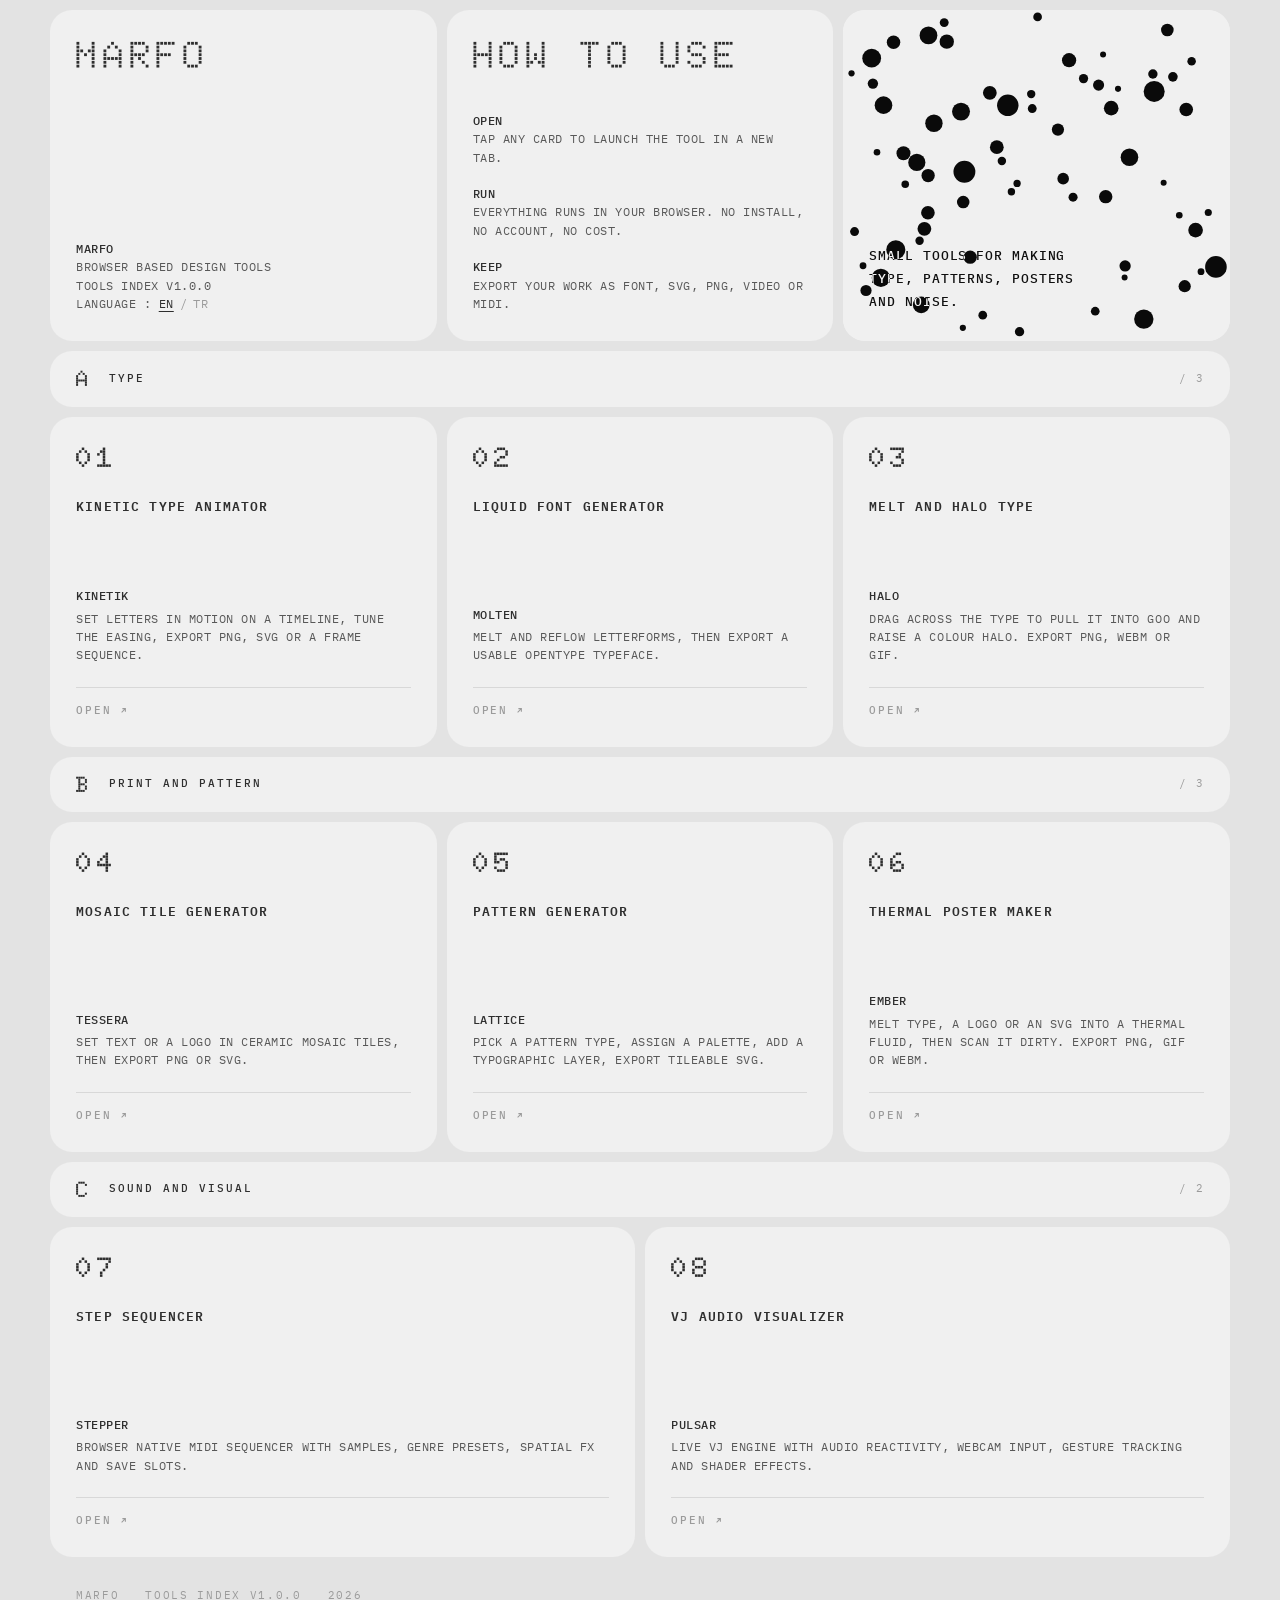
==== index.html @ a8f724b5 "Remove contact cell and footer email Co-Authored-By: Claude Opus 5 <noreply@anthropic.com>" ====
<!doctype html>
<html lang="en">
<head>
<meta charset="UTF-8"/>
<meta name="viewport" content="width=device-width,initial-scale=1.0"/>
<title>MARFO / TOOLS INDEX</title>
<meta name="description" content="Eight browser based tools for type, pattern, poster and sound work. Nothing to install."/>
<meta name="author" content="MARFO"/>
<meta name="theme-color" content="#e4e4e4"/>
<meta property="og:title" content="MARFO / TOOLS INDEX"/>
<meta property="og:description" content="Eight browser based tools for type, pattern, poster and sound work. Nothing to install."/>
<meta property="og:type" content="website"/>
<meta name="twitter:card" content="summary"/>
<link rel="icon" href="logo.svg" type="image/svg+xml"/>
<link rel="apple-touch-icon" href="logo.svg"/>
<link rel="preconnect" href="https://fonts.googleapis.com"/>
<link rel="preconnect" href="https://fonts.gstatic.com" crossorigin/>
<link href="https://fonts.googleapis.com/css2?family=Doto:wght@300;500;700;900&amp;family=IBM+Plex+Mono:wght@400;500;600&amp;display=swap" rel="stylesheet"/>
<style>
*,*::before,*::after{box-sizing:border-box;margin:0;padding:0}

:root{
  color-scheme:light;
  --bg:#e3e3e3;
  --cell:#f0f0f0;
  --ink:#2e2e2e;
  --ink-soft:#585858;
  --ink-faint:#9b9b9b;
  --ink-deep:#0a0a0a;
  --on-ink:#ffffff;
  --on-ink-soft:#b8b8b8;
  --on-ink-hair:#3d3d3d;
  --hair:#d8d8d8;
  --red:#d71921;
  --dot:'Doto',ui-monospace,monospace;
  --mono:'IBM Plex Mono',ui-monospace,SFMono-Regular,Menlo,monospace;
  --r:22px;
  --gap:10px;
}

html{-webkit-text-size-adjust:100%}
body{
  background:var(--bg);
  color:var(--ink);
  font-family:var(--mono);
  font-size:12px;
  line-height:1.6;
  letter-spacing:0.02em;
  text-transform:uppercase;
  -webkit-font-smoothing:antialiased;
  padding:var(--gap);
}
::selection{background:var(--ink);color:var(--cell)}
a{color:inherit;text-decoration:none}
img{display:block;max-width:100%}

.sheet{max-width:1180px;margin:0 auto}

/* ---------- LANGUAGE ---------- */
.lang{display:inline-flex;gap:6px;align-items:center}
.lang button{
  font:inherit;letter-spacing:inherit;text-transform:inherit;
  background:none;border:0;padding:0;cursor:pointer;
  color:var(--ink-faint);transition:color .25s;
}
.lang button:hover,.lang button:focus-visible{color:var(--ink);outline:none}
.lang button[aria-pressed="true"]{color:var(--ink);text-decoration:underline;text-underline-offset:3px}
.lang-sep{color:var(--ink-faint)}

/* ---------- GRID ---------- */
.row{
  display:grid;
  grid-template-columns:repeat(auto-fit,minmax(288px,1fr));
  gap:var(--gap);
  margin-bottom:var(--gap);
}
.row--three{grid-template-columns:repeat(3,1fr)}

/* ---------- CELL ---------- */
.cell{
  position:relative;
  display:flex;
  flex-direction:column;
  background:var(--cell);
  border-radius:var(--r);
  padding:26px 26px 28px;
  min-height:330px;
}
.cell-top{display:flex;align-items:flex-start;justify-content:space-between;gap:16px}
.cell-body{margin-top:auto;padding-top:36px}

/* dot matrix type */
.dot{
  font-family:var(--dot);
  font-weight:700;
  letter-spacing:0.1em;
  line-height:1.05;
  color:var(--ink);
}
.title{font-size:clamp(26px,3.6vw,38px)}
.idx{font-size:28px;font-weight:900;letter-spacing:0.14em}

.label{
  font-size:11px;
  font-weight:500;
  letter-spacing:0.16em;
  color:var(--ink);
  margin-top:26px;
}
.meta{font-size:11.5px;color:var(--ink-soft);letter-spacing:0.045em}
.meta + .meta{margin-top:18px}
.meta b{font-weight:500;color:var(--ink);display:block}
.faint{color:var(--ink-faint)}

/* brand line, third masthead cell */
.claim{
  font-size:13px;
  font-weight:500;
  line-height:1.75;
  letter-spacing:0.07em;
  color:var(--ink);
  max-width:29ch;
}

/* attractor field, third masthead cell. Circles run the full cell, edge to
   edge, and the copy sits over them. */
.cell--play{
  cursor:crosshair;
  overflow:hidden;
  isolation:isolate;
}
/* z-index:-1 keeps the canvas above the cell background but below the copy,
   and leaves the copy in the cell's own blending group. Giving .cell-body a
   stacking context of its own would cut the text off from that group. */
.play{
  position:absolute;
  inset:0;
  z-index:-1;
}
.play canvas{
  position:absolute;
  inset:0;
  width:100%;
  height:100%;
  pointer-events:none;
}
/* Difference blending keeps the line readable in both directions: near black
   over the cell, near white wherever a circle passes under it. */
@supports (mix-blend-mode:difference){
  .cell--play .claim{
    color:#ffffff;
    mix-blend-mode:difference;
  }
}

/* ---------- SECTION BAR ---------- */
.bar{
  display:flex;
  align-items:center;
  gap:18px;
  background:var(--cell);
  border-radius:var(--r);
  padding:16px 26px;
  margin-bottom:var(--gap);
}
.bar .dot{font-size:22px;font-weight:900}
.bar h2{
  font-size:11px;
  font-weight:500;
  letter-spacing:0.18em;
  color:var(--ink);
}
.bar .count{margin-left:auto;font-size:11px;color:var(--ink-faint);letter-spacing:0.12em}

/* ---------- TOOL CELL ---------- */
/* Hover turns the whole cell over to black, slowly, and the type to white. */
.tool{transition:background-color .55s ease,transform .25s ease}
.tool *{transition:color .55s ease,border-color .55s ease}
.tool:hover,.tool:focus-visible{
  background:var(--ink-deep);
  transform:translateY(-2px);
  outline:none;
}
.tool:focus-visible{box-shadow:0 0 0 2px var(--ink)}
.tool:hover .dot,.tool:focus-visible .dot,
.tool:hover .name,.tool:focus-visible .name,
.tool:hover .code,.tool:focus-visible .code,
.tool:hover .go,.tool:focus-visible .go{color:var(--on-ink)}
.tool:hover .meta,.tool:focus-visible .meta,
.tool:hover .desc,.tool:focus-visible .desc{color:var(--on-ink-soft)}
.tool:hover .go,.tool:focus-visible .go{border-top-color:var(--on-ink-hair)}
.tool .cue{
  width:16px;height:16px;border-radius:50%;
  background:var(--red);
  opacity:0;
  transition:opacity .35s ease;
  flex-shrink:0;
}
.tool:hover .cue,.tool:focus-visible .cue{opacity:1}
.tool .name{
  font-size:13px;
  font-weight:600;
  letter-spacing:0.09em;
  line-height:1.35;
  margin-top:26px;
}
.tool .code{font-weight:500;color:var(--ink);display:block;margin-bottom:4px}
.tool .desc{font-size:11.5px;color:var(--ink-soft);letter-spacing:0.045em}
.go{
  display:flex;
  align-items:center;
  gap:7px;
  margin-top:22px;
  padding-top:14px;
  border-top:1px solid var(--hair);
  font-size:10.5px;
  font-weight:500;
  letter-spacing:0.18em;
  color:var(--ink-faint);
  transition:color .18s ease;
}
.go svg{width:9px;height:9px;flex-shrink:0}

/* ---------- CONTACT ---------- */

/* ---------- FOOT ---------- */
.foot{
  display:flex;
  flex-wrap:wrap;
  gap:8px 26px;
  padding:20px 26px 8px;
  font-size:10.5px;
  letter-spacing:0.16em;
  color:var(--ink-faint);
}

@media (max-width:880px){
  .row--three{grid-template-columns:1fr}
  .cell{min-height:280px;padding:22px 22px 24px}
  .bar{padding:14px 22px}
  .foot{padding:18px 22px 8px}
}
@media (prefers-reduced-motion:reduce){
  *{transition:none!important;animation:none!important}
  .tool:hover,.tool:focus-visible{transform:none}
}
</style>
</head>
<body>

<div class="sheet">

  <!-- ============ MASTHEAD ============ -->
  <div class="row row--three">

    <div class="cell">
      <div class="cell-top"><span class="dot title">MARFO</span></div>
      <div class="cell-body">
        <div class="meta">
          <b>MARFO</b>
          <span data-tr="TARAYICI TABANLI TASARIM ARAÇLARI">BROWSER BASED DESIGN TOOLS</span><br/>
          <span data-tr="ARAÇ DİZİNİ V1.0.0">TOOLS INDEX V1.0.0</span><br/>
          <span data-tr="DİL :">LANGUAGE :</span>
          <span class="lang" role="group" aria-label="Language"><button type="button" data-lang="en" aria-pressed="true">EN</button><span class="lang-sep">/</span><button type="button" data-lang="tr" aria-pressed="false">TR</button></span>
        </div>
      </div>
    </div>

    <div class="cell">
      <div class="cell-top"><span class="dot title" data-tr="NASIL KULLANILIR">HOW TO USE</span></div>
      <div class="cell-body">
        <div class="meta">
          <b data-tr="AÇ">OPEN</b>
          <span data-tr="ARACI YENİ SEKMEDE BAŞLATMAK İÇİN HERHANGİ BİR KARTA DOKUN.">TAP ANY CARD TO LAUNCH THE TOOL IN A NEW TAB.</span>
        </div>
        <div class="meta">
          <b data-tr="ÇALIŞTIR">RUN</b>
          <span data-tr="HER ŞEY TARAYICINDA ÇALIŞIR. KURULUM YOK, HESAP YOK, ÜCRET YOK.">EVERYTHING RUNS IN YOUR BROWSER. NO INSTALL, NO ACCOUNT, NO COST.</span>
        </div>
        <div class="meta">
          <b data-tr="SAKLA">KEEP</b>
          <span data-tr="İŞİNİ FONT, SVG, PNG, VİDEO YA DA MIDI OLARAK DIŞA AKTAR.">EXPORT YOUR WORK AS FONT, SVG, PNG, VIDEO OR MIDI.</span>
        </div>
      </div>
    </div>

    <div class="cell cell--play" id="field">
      <div class="play" aria-hidden="true"><canvas></canvas></div>
      <div class="cell-body">
        <p class="claim" data-tr="YAZI, DESEN, POSTER VE GÜRÜLTÜ ÜRETMEK İÇİN KÜÇÜK ARAÇLAR.">SMALL TOOLS FOR MAKING TYPE, PATTERNS, POSTERS AND NOISE.</p>
      </div>
    </div>

  </div>

  <!-- ============ A / TYPE ============ -->
  <div class="bar">
    <span class="dot">A</span>
    <h2 data-tr="YAZI">TYPE</h2>
    <span class="count">/ 3</span>
  </div>
  <div class="row">
    <a class="cell tool" href="tools/kinetik/" target="_blank" rel="noopener">
      <div class="cell-top"><span class="dot idx">01</span><span class="cue"></span></div>
      <div class="name" data-tr="KİNETİK YAZI ANİMATÖRÜ">KINETIC TYPE ANIMATOR</div>
      <div class="cell-body">
        <div class="meta">
          <span class="code">KINETIK</span>
          <span class="desc" data-tr="HARFLERİ ZAMAN ÇİZELGESİNDE HAREKETE GEÇİR, YUMUŞATMAYI AYARLA, PNG, SVG YA DA KARE DİZİSİ OLARAK DIŞA AKTAR.">SET LETTERS IN MOTION ON A TIMELINE, TUNE THE EASING, EXPORT PNG, SVG OR A FRAME SEQUENCE.</span>
        </div>
        <div class="go"><span data-tr="AÇ">OPEN</span><svg viewBox="0 0 12 12" aria-hidden="true"><path d="M3.5 8.5 8.5 3.5M4.5 3.5H8.5V7.5" fill="none" stroke="currentColor" stroke-width="1.4"/></svg></div>
      </div>
    </a>

    <a class="cell tool" href="tools/molten/" target="_blank" rel="noopener">
      <div class="cell-top"><span class="dot idx">02</span><span class="cue"></span></div>
      <div class="name" data-tr="SIVI FONT ÜRETİCİ">LIQUID FONT GENERATOR</div>
      <div class="cell-body">
        <div class="meta">
          <span class="code">MOLTEN</span>
          <span class="desc" data-tr="HARF BİÇİMLERİNİ ERİT VE YENİDEN AKIT, SONRA KULLANILABİLİR BİR OPENTYPE FONT OLARAK DIŞA AKTAR.">MELT AND REFLOW LETTERFORMS, THEN EXPORT A USABLE OPENTYPE TYPEFACE.</span>
        </div>
        <div class="go"><span data-tr="AÇ">OPEN</span><svg viewBox="0 0 12 12" aria-hidden="true"><path d="M3.5 8.5 8.5 3.5M4.5 3.5H8.5V7.5" fill="none" stroke="currentColor" stroke-width="1.4"/></svg></div>
      </div>
    </a>

    <a class="cell tool" href="tools/halo/" target="_blank" rel="noopener">
      <div class="cell-top"><span class="dot idx">03</span><span class="cue"></span></div>
      <div class="name" data-tr="ERİYEN VE HALELİ YAZI">MELT AND HALO TYPE</div>
      <div class="cell-body">
        <div class="meta">
          <span class="code">HALO</span>
          <span class="desc" data-tr="YAZININ ÜZERİNDE SÜRÜKLEYEREK ONU ERİT VE RENKLİ BİR HALE OLUŞTUR. PNG, WEBM YA DA GIF OLARAK DIŞA AKTAR.">DRAG ACROSS THE TYPE TO PULL IT INTO GOO AND RAISE A COLOUR HALO. EXPORT PNG, WEBM OR GIF.</span>
        </div>
        <div class="go"><span data-tr="AÇ">OPEN</span><svg viewBox="0 0 12 12" aria-hidden="true"><path d="M3.5 8.5 8.5 3.5M4.5 3.5H8.5V7.5" fill="none" stroke="currentColor" stroke-width="1.4"/></svg></div>
      </div>
    </a>

  </div>

  <!-- ============ B / PRINT AND PATTERN ============ -->
  <div class="bar">
    <span class="dot">B</span>
    <h2 data-tr="BASKI VE DESEN">PRINT AND PATTERN</h2>
    <span class="count">/ 3</span>
  </div>
  <div class="row">
    <a class="cell tool" href="tools/tessera/" target="_blank" rel="noopener">
      <div class="cell-top"><span class="dot idx">04</span><span class="cue"></span></div>
      <div class="name" data-tr="MOZAİK KARO ÜRETİCİ">MOSAIC TILE GENERATOR</div>
      <div class="cell-body">
        <div class="meta">
          <span class="code">TESSERA</span>
          <span class="desc" data-tr="METNİ YA DA LOGOYU SERAMİK MOZAİK KAROLARLA DİZ, SONRA PNG YA DA SVG OLARAK DIŞA AKTAR.">SET TEXT OR A LOGO IN CERAMIC MOSAIC TILES, THEN EXPORT PNG OR SVG.</span>
        </div>
        <div class="go"><span data-tr="AÇ">OPEN</span><svg viewBox="0 0 12 12" aria-hidden="true"><path d="M3.5 8.5 8.5 3.5M4.5 3.5H8.5V7.5" fill="none" stroke="currentColor" stroke-width="1.4"/></svg></div>
      </div>
    </a>

    <a class="cell tool" href="tools/lattice/" target="_blank" rel="noopener">
      <div class="cell-top"><span class="dot idx">05</span><span class="cue"></span></div>
      <div class="name" data-tr="DESEN ÜRETİCİ">PATTERN GENERATOR</div>
      <div class="cell-body">
        <div class="meta">
          <span class="code">LATTICE</span>
          <span class="desc" data-tr="BİR DESEN TİPİ SEÇ, PALET ATA, TİPOGRAFİK KATMAN EKLE, DÖŞENEBİLİR SVG OLARAK DIŞA AKTAR.">PICK A PATTERN TYPE, ASSIGN A PALETTE, ADD A TYPOGRAPHIC LAYER, EXPORT TILEABLE SVG.</span>
        </div>
        <div class="go"><span data-tr="AÇ">OPEN</span><svg viewBox="0 0 12 12" aria-hidden="true"><path d="M3.5 8.5 8.5 3.5M4.5 3.5H8.5V7.5" fill="none" stroke="currentColor" stroke-width="1.4"/></svg></div>
      </div>
    </a>

    <a class="cell tool" href="tools/ember/" target="_blank" rel="noopener">
      <div class="cell-top"><span class="dot idx">06</span><span class="cue"></span></div>
      <div class="name" data-tr="TERMAL POSTER YAPICI">THERMAL POSTER MAKER</div>
      <div class="cell-body">
        <div class="meta">
          <span class="code">EMBER</span>
          <span class="desc" data-tr="YAZIYI, LOGOYU YA DA SVG DOSYASINI TERMAL BİR AKIŞKANDA ERİT, SONRA KİRLİ TARA. PNG, GIF YA DA WEBM OLARAK DIŞA AKTAR.">MELT TYPE, A LOGO OR AN SVG INTO A THERMAL FLUID, THEN SCAN IT DIRTY. EXPORT PNG, GIF OR WEBM.</span>
        </div>
        <div class="go"><span data-tr="AÇ">OPEN</span><svg viewBox="0 0 12 12" aria-hidden="true"><path d="M3.5 8.5 8.5 3.5M4.5 3.5H8.5V7.5" fill="none" stroke="currentColor" stroke-width="1.4"/></svg></div>
      </div>
    </a>

  </div>

  <!-- ============ C / SOUND AND VISUAL ============ -->
  <div class="bar">
    <span class="dot">C</span>
    <h2 data-tr="SES VE GÖRSEL">SOUND AND VISUAL</h2>
    <span class="count">/ 2</span>
  </div>
  <div class="row">
    <a class="cell tool" href="tools/stepper/" target="_blank" rel="noopener">
      <div class="cell-top"><span class="dot idx">07</span><span class="cue"></span></div>
      <div class="name" data-tr="ADIM SEKANSÖRÜ">STEP SEQUENCER</div>
      <div class="cell-body">
        <div class="meta">
          <span class="code">STEPPER</span>
          <span class="desc" data-tr="ÖRNEKLER, TÜR ÖN AYARLARI, UZAMSAL EFEKTLER VE KAYIT YUVALARI OLAN TARAYICI TABANLI MIDI SEKANSÖR.">BROWSER NATIVE MIDI SEQUENCER WITH SAMPLES, GENRE PRESETS, SPATIAL FX AND SAVE SLOTS.</span>
        </div>
        <div class="go"><span data-tr="AÇ">OPEN</span><svg viewBox="0 0 12 12" aria-hidden="true"><path d="M3.5 8.5 8.5 3.5M4.5 3.5H8.5V7.5" fill="none" stroke="currentColor" stroke-width="1.4"/></svg></div>
      </div>
    </a>

    <a class="cell tool" href="tools/pulsar/" target="_blank" rel="noopener">
      <div class="cell-top"><span class="dot idx">08</span><span class="cue"></span></div>
      <div class="name" data-tr="VJ SES GÖRSELLEŞTİRİCİ">VJ AUDIO VISUALIZER</div>
      <div class="cell-body">
        <div class="meta">
          <span class="code">PULSAR</span>
          <span class="desc" data-tr="SESE TEPKİ VEREN, WEBCAM GİRİŞLİ, HAREKET TAKİPLİ VE SHADER EFEKTLİ CANLI VJ MOTORU.">LIVE VJ ENGINE WITH AUDIO REACTIVITY, WEBCAM INPUT, GESTURE TRACKING AND SHADER EFFECTS.</span>
        </div>
        <div class="go"><span data-tr="AÇ">OPEN</span><svg viewBox="0 0 12 12" aria-hidden="true"><path d="M3.5 8.5 8.5 3.5M4.5 3.5H8.5V7.5" fill="none" stroke="currentColor" stroke-width="1.4"/></svg></div>
      </div>
    </a>

  </div>

  <div class="foot">
    <span>MARFO</span>
    <span data-tr="ARAÇ DİZİNİ V1.0.0">TOOLS INDEX V1.0.0</span>
    <span>2026</span>
  </div>

</div>

<script>
/* Cursor attractor field. Circles drift in the masthead cell and are pulled
   toward the pointer while it is inside that cell. No dependencies. */
(function () {
  var cell = document.getElementById('field');
  if (!cell) return;
  var host = cell.querySelector('.play');
  var canvas = host.querySelector('canvas');
  var ctx = canvas.getContext('2d');
  if (!ctx) return;

  var INK = '#0a0a0a';
  var PAPER = (getComputedStyle(document.documentElement)
    .getPropertyValue('--cell') || '#f0f0f0').trim() || '#f0f0f0';
  var FIELD = 150;      /* pointer field radius, css px, sized to the cell in measure() */
  var PULL = 0.20;      /* pull at the centre of the field, px per frame squared */
  var DAMP_IDLE = 0.995;/* almost lossless, so they keep floating */
  var DAMP_PULL = 0.985;/* a little more loss, so they settle into the cluster */
  var STEER = 0.012;    /* random steering, keeps paths from going straight forever */
  var VMIN = 0.16;      /* floating speed floor, px per frame */
  var VMAX = 0.85;      /* floating speed ceiling */
  var VCAP = 6;         /* hard speed cap while the pointer pulls */
  var EASE = 0.06;      /* how fast speed eases back into the float band */
  var WALL = 0.98;      /* wall restitution */
  var BOUNCE = 0.85;    /* body to body restitution */

  var w = 0, h = 0, bodies = [], raf = 0, last = 0;
  var onScreen = true, running = false;
  var pointer = { x: 0, y: 0, on: false };
  var still = window.matchMedia('(prefers-reduced-motion: reduce)');

  function measure() {
    var r = host.getBoundingClientRect();
    w = Math.max(1, Math.round(r.width));
    h = Math.max(1, Math.round(r.height));
    var dpr = Math.min(window.devicePixelRatio || 1, 2);
    canvas.width = Math.round(w * dpr);
    canvas.height = Math.round(h * dpr);
    ctx.setTransform(dpr, 0, 0, dpr, 0, 0);
    FIELD = Math.max(110, Math.min(230, (w + h) * 0.5));
  }

  function idealCount() {
    return Math.max(22, Math.min(90, Math.round((w * h) / 1900)));
  }

  function seed() {
    var n = idealCount();
    var big = Math.min(w, h) < 160 ? 6.5 : 8.5;
    bodies = [];
    for (var i = 0; i < n; i++) {
      var rad = 3 + Math.pow(Math.random(), 1.8) * big;
      var sp = VMIN + Math.random() * (VMAX - VMIN);
      var a = Math.random() * Math.PI * 2;
      bodies.push({
        x: rad + Math.random() * Math.max(1, w - rad * 2),
        y: rad + Math.random() * Math.max(1, h - rad * 2),
        vx: Math.cos(a) * sp,
        vy: Math.sin(a) * sp,
        r: rad,
        m: rad * rad
      });
    }
  }

  function step(dt) {
    var pulling = pointer.on;
    var damp = Math.pow(pulling ? DAMP_PULL : DAMP_IDLE, dt);
    var i, j, b;

    for (i = 0; i < bodies.length; i++) {
      b = bodies[i];
      if (pulling) {
        var dx = pointer.x - b.x, dy = pointer.y - b.y;
        var d = Math.sqrt(dx * dx + dy * dy) || 0.01;
        if (d < FIELD) {
          var f = PULL * (1 - d / FIELD) * dt;
          b.vx += (dx / d) * f;
          b.vy += (dy / d) * f;
        }
      }
      b.vx += (Math.random() - 0.5) * STEER * dt;
      b.vy += (Math.random() - 0.5) * STEER * dt;
      b.vx *= damp;
      b.vy *= damp;

      /* Hold the idle speed inside a band so nothing ever settles, and cap the
         rush while the pointer pulls. Eased, so letting go does not pop. */
      var sp = Math.sqrt(b.vx * b.vx + b.vy * b.vy);
      if (sp < 0.0001) {
        b.vx = (Math.random() - 0.5) * VMIN * 2;
        b.vy = (Math.random() - 0.5) * VMIN * 2;
      } else if (pulling) {
        if (sp > VCAP) { b.vx *= VCAP / sp; b.vy *= VCAP / sp; }
      } else {
        var want = sp < VMIN ? VMIN : (sp > VMAX ? VMAX : sp);
        if (want !== sp) {
          var k = 1 + (want / sp - 1) * Math.min(1, EASE * dt);
          b.vx *= k; b.vy *= k;
        }
      }

      b.x += b.vx * dt;
      b.y += b.vy * dt;

      if (b.x - b.r < 0) { b.x = b.r; b.vx = Math.abs(b.vx) * WALL; }
      else if (b.x + b.r > w) { b.x = w - b.r; b.vx = -Math.abs(b.vx) * WALL; }
      if (b.y - b.r < 0) { b.y = b.r; b.vy = Math.abs(b.vy) * WALL; }
      else if (b.y + b.r > h) { b.y = h - b.r; b.vy = -Math.abs(b.vy) * WALL; }
    }

    for (i = 0; i < bodies.length; i++) {
      for (j = i + 1; j < bodies.length; j++) {
        var a = bodies[i], c = bodies[j];
        var ox = c.x - a.x, oy = c.y - a.y;
        var dist = Math.sqrt(ox * ox + oy * oy);
        var min = a.r + c.r;
        if (dist === 0) { dist = 0.01; ox = 0.01; oy = 0; }
        if (dist >= min) continue;

        var nx = ox / dist, ny = oy / dist;
        var over = min - dist, tm = a.m + c.m;
        a.x -= nx * over * (c.m / tm);
        a.y -= ny * over * (c.m / tm);
        c.x += nx * over * (a.m / tm);
        c.y += ny * over * (a.m / tm);

        var sep = (c.vx - a.vx) * nx + (c.vy - a.vy) * ny;
        if (sep >= 0) continue;
        var imp = -(1 + BOUNCE) * sep / (1 / a.m + 1 / c.m);
        a.vx -= (imp / a.m) * nx; a.vy -= (imp / a.m) * ny;
        c.vx += (imp / c.m) * nx; c.vy += (imp / c.m) * ny;
      }
    }
  }

  function draw() {
    /* Painted, not cleared: the copy above blends against this, so the ground
       under it has to be opaque. */
    ctx.fillStyle = PAPER;
    ctx.fillRect(0, 0, w, h);
    ctx.fillStyle = INK;
    for (var i = 0; i < bodies.length; i++) {
      var b = bodies[i];
      ctx.beginPath();
      ctx.arc(b.x, b.y, b.r, 0, Math.PI * 2);
      ctx.fill();
    }
  }

  function frame(now) {
    var dt = last ? Math.min((now - last) / 16.667, 2.5) : 1;
    last = now;
    step(dt);
    draw();
    raf = requestAnimationFrame(frame);
  }

  function start() {
    if (running || still.matches) return;
    running = true;
    last = 0;
    raf = requestAnimationFrame(frame);
  }

  function stop() {
    running = false;
    cancelAnimationFrame(raf);
  }

  function sync() {
    if (onScreen && !document.hidden) start();
    else stop();
  }

  measure();
  seed();
  draw();

  cell.addEventListener('pointermove', function (e) {
    var r = host.getBoundingClientRect();
    pointer.x = e.clientX - r.left;
    pointer.y = e.clientY - r.top;
    pointer.on = true;
  });
  cell.addEventListener('pointerleave', function () { pointer.on = false; });
  cell.addEventListener('pointercancel', function () { pointer.on = false; });

  var resizeTimer = 0;
  function onResize() {
    var before = bodies.length;
    measure();
    for (var i = 0; i < bodies.length; i++) {
      var b = bodies[i];
      b.x = Math.min(Math.max(b.x, b.r), Math.max(b.r, w - b.r));
      b.y = Math.min(Math.max(b.y, b.r), Math.max(b.r, h - b.r));
    }
    draw();
    clearTimeout(resizeTimer);
    resizeTimer = setTimeout(function () {
      if (Math.abs(idealCount() - before) > before * 0.25) { seed(); draw(); }
    }, 220);
  }

  if (window.ResizeObserver) new ResizeObserver(onResize).observe(host);
  else window.addEventListener('resize', onResize);

  if (window.IntersectionObserver) {
    new IntersectionObserver(function (entries) {
      onScreen = entries[0].isIntersecting;
      sync();
    }).observe(cell);
  }

  document.addEventListener('visibilitychange', sync);
  if (still.addEventListener) still.addEventListener('change', function () {
    if (still.matches) { stop(); seed(); draw(); } else sync();
  });

  sync();
})();

/* ---------- LANGUAGE ---------- */
(function(){
  var nodes=document.querySelectorAll('[data-tr]');
  nodes.forEach(function(n){n.setAttribute('data-en',n.textContent);});
  var btns=document.querySelectorAll('.lang button');
  var titles={en:'MARFO / TOOLS INDEX',tr:'MARFO / ARA\u00c7 D\u0130Z\u0130N\u0130'};
  function apply(lang){
    nodes.forEach(function(n){n.textContent=n.getAttribute('data-'+lang);});
    btns.forEach(function(b){b.setAttribute('aria-pressed',String(b.dataset.lang===lang));});
    document.documentElement.lang=lang;
    document.title=titles[lang];
    try{localStorage.setItem('marfo-lang',lang);}catch(e){}
  }
  btns.forEach(function(b){b.addEventListener('click',function(){apply(b.dataset.lang);});});
  var saved=null;
  try{saved=localStorage.getItem('marfo-lang');}catch(e){}
  if(!saved && /^tr/i.test(navigator.language||'')) saved='tr';
  if(saved==='tr') apply('tr');
})();
</script>

</body>
</html>
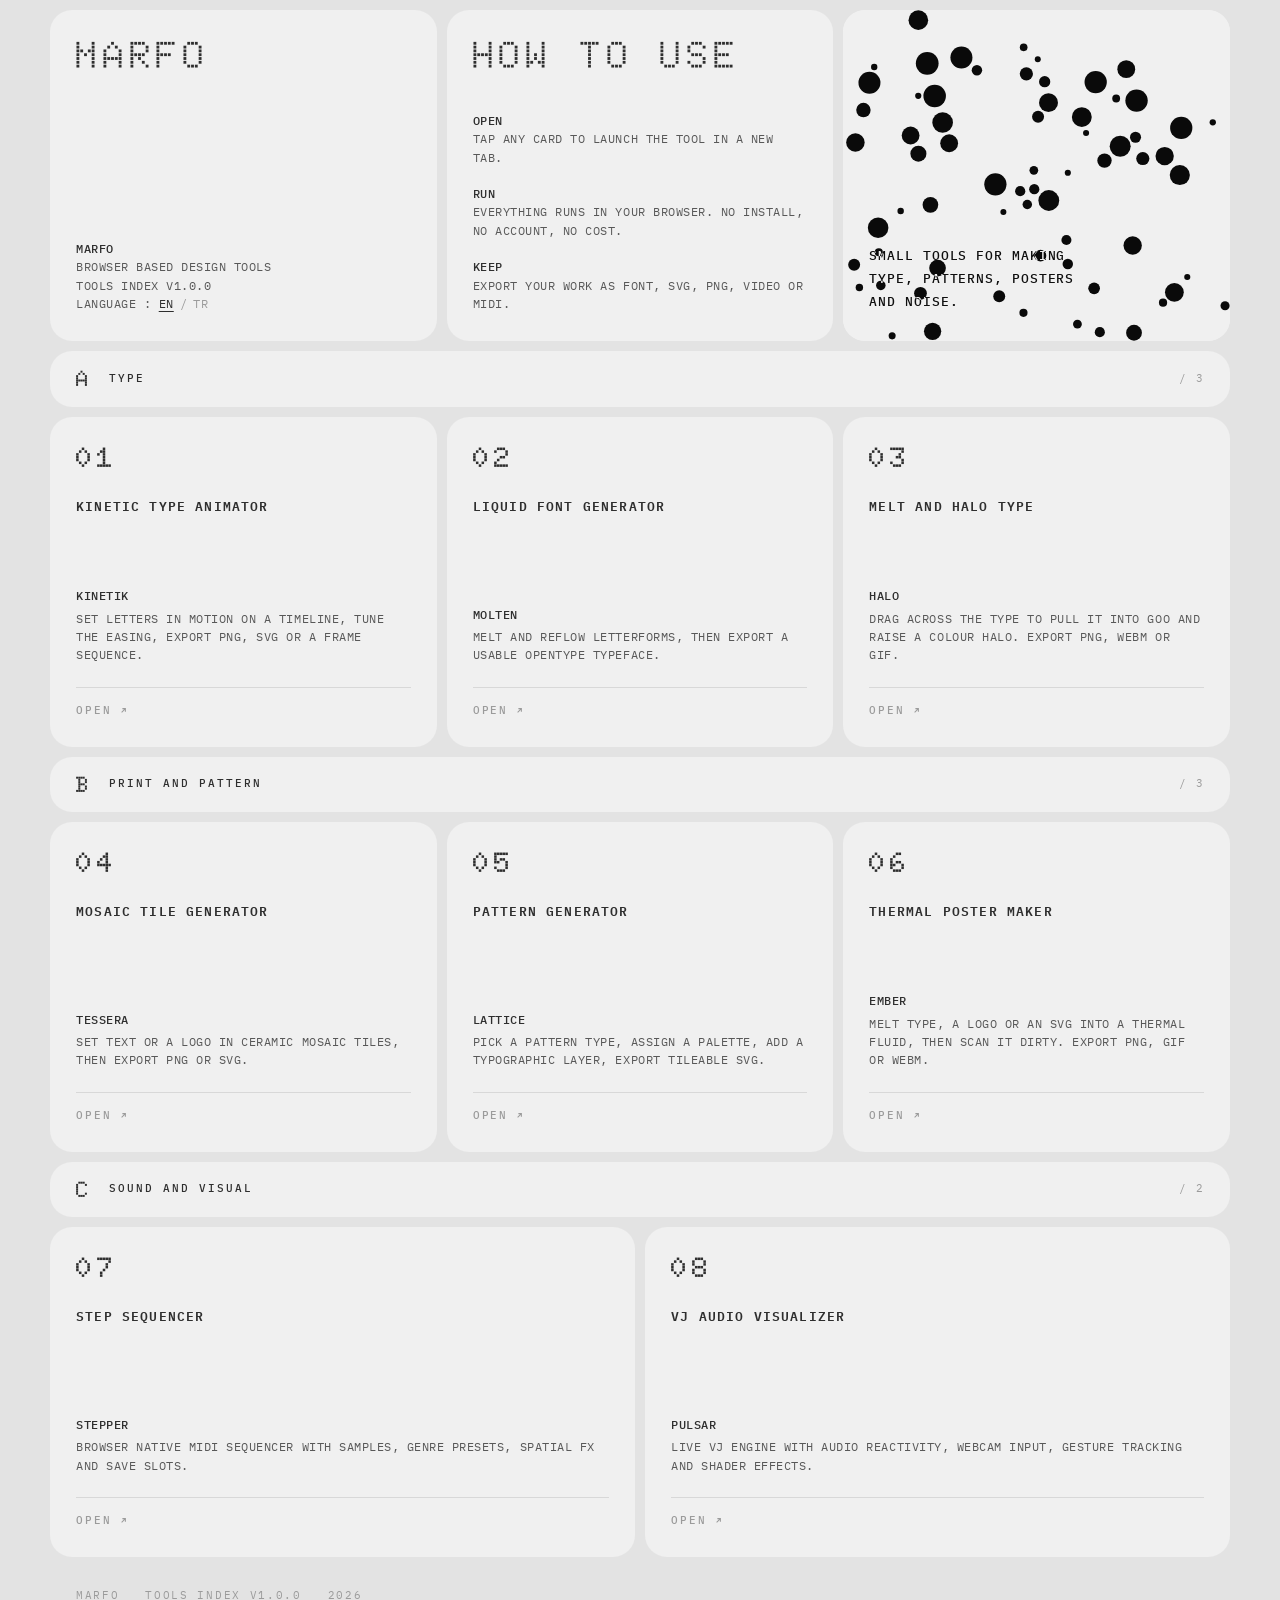
==== commit c31219cb: "Drop empty contact CSS section Co-Authored-By: Claude Opus 5 <noreply@anthropic.com>" ====
--- a/index.html
+++ b/index.html
@@ -221,8 +221,6 @@
 }
 .go svg{width:9px;height:9px;flex-shrink:0}
 
-/* ---------- CONTACT ---------- */
-
 /* ---------- FOOT ---------- */
 .foot{
   display:flex;
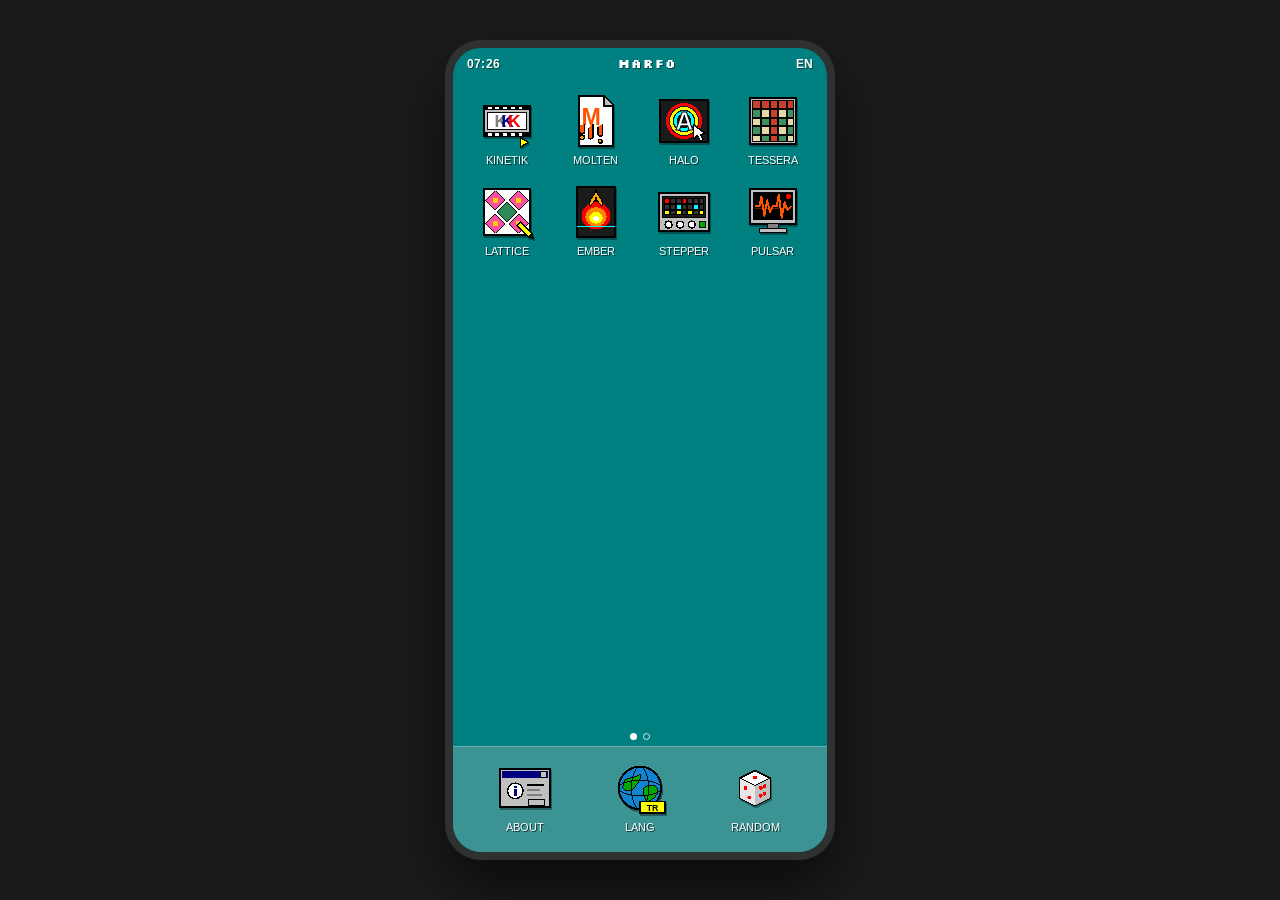
==== commit c15e30b1: "Rebuild hub as a retro desktop home screen with custom tool icons Co-Authored-By: Claude Opus 5 <nor" ====
--- a/index.html
+++ b/index.html
@@ -2,12 +2,12 @@
 <html lang="en">
 <head>
 <meta charset="UTF-8"/>
-<meta name="viewport" content="width=device-width,initial-scale=1.0"/>
-<title>MARFO / TOOLS INDEX</title>
-<meta name="description" content="Eight browser based tools for type, pattern, poster and sound work. Nothing to install."/>
+<meta name="viewport" content="width=device-width,initial-scale=1.0,viewport-fit=cover"/>
+<title>MARFO</title>
+<meta name="description" content="MARFO. Eight browser based tools for type, pattern, poster and sound work. Nothing to install."/>
 <meta name="author" content="MARFO"/>
-<meta name="theme-color" content="#e4e4e4"/>
-<meta property="og:title" content="MARFO / TOOLS INDEX"/>
+<meta name="theme-color" content="#008080"/>
+<meta property="og:title" content="MARFO"/>
 <meta property="og:description" content="Eight browser based tools for type, pattern, poster and sound work. Nothing to install."/>
 <meta property="og:type" content="website"/>
 <meta name="twitter:card" content="summary"/>
@@ -15,655 +15,482 @@
 <link rel="apple-touch-icon" href="logo.svg"/>
 <link rel="preconnect" href="https://fonts.googleapis.com"/>
 <link rel="preconnect" href="https://fonts.gstatic.com" crossorigin/>
-<link href="https://fonts.googleapis.com/css2?family=Doto:wght@300;500;700;900&amp;family=IBM+Plex+Mono:wght@400;500;600&amp;display=swap" rel="stylesheet"/>
+<link href="https://fonts.googleapis.com/css2?family=Arimo:wght@400;700&amp;family=Silkscreen&amp;display=swap" rel="stylesheet"/>
 <style>
 *,*::before,*::after{box-sizing:border-box;margin:0;padding:0}
 
 :root{
   color-scheme:light;
-  --bg:#e3e3e3;
-  --cell:#f0f0f0;
-  --ink:#2e2e2e;
-  --ink-soft:#585858;
-  --ink-faint:#9b9b9b;
-  --ink-deep:#0a0a0a;
-  --on-ink:#ffffff;
-  --on-ink-soft:#b8b8b8;
-  --on-ink-hair:#3d3d3d;
-  --hair:#d8d8d8;
-  --red:#d71921;
-  --dot:'Doto',ui-monospace,monospace;
-  --mono:'IBM Plex Mono',ui-monospace,SFMono-Regular,Menlo,monospace;
-  --r:22px;
-  --gap:10px;
-}
-
-html{-webkit-text-size-adjust:100%}
+  --desk:#008080;
+  --dock:#3b9393;
+  --face:#c0c0c0;
+  --light:#ffffff;
+  --soft:#dfdfdf;
+  --shadow:#808080;
+  --dark:#000000;
+  --navy:#000080;
+  --navy2:#1084d0;
+  --field:#ffffff;
+  --ui:'Arimo',Tahoma,'MS Sans Serif',Arial,sans-serif;
+  --px:'Silkscreen',var(--ui);
+  --cell:72px;
+}
+
+html{-webkit-text-size-adjust:100%;height:100%}
 body{
-  background:var(--bg);
-  color:var(--ink);
-  font-family:var(--mono);
+  min-height:100%;
+  background:#1a1c1c;
+  font-family:var(--ui);
   font-size:12px;
-  line-height:1.6;
-  letter-spacing:0.02em;
-  text-transform:uppercase;
+  line-height:1.3;
+  color:#1a1c1c;
   -webkit-font-smoothing:antialiased;
-  padding:var(--gap);
-}
-::selection{background:var(--ink);color:var(--cell)}
+  display:flex;justify-content:center;align-items:flex-start;
+}
+button{font:inherit;color:inherit;background:none;border:0;cursor:pointer}
 a{color:inherit;text-decoration:none}
-img{display:block;max-width:100%}
-
-.sheet{max-width:1180px;margin:0 auto}
-
-/* ---------- LANGUAGE ---------- */
-.lang{display:inline-flex;gap:6px;align-items:center}
-.lang button{
-  font:inherit;letter-spacing:inherit;text-transform:inherit;
-  background:none;border:0;padding:0;cursor:pointer;
-  color:var(--ink-faint);transition:color .25s;
-}
-.lang button:hover,.lang button:focus-visible{color:var(--ink);outline:none}
-.lang button[aria-pressed="true"]{color:var(--ink);text-decoration:underline;text-underline-offset:3px}
-.lang-sep{color:var(--ink-faint)}
-
-/* ---------- GRID ---------- */
-.row{
+
+/* ---------- PHONE ---------- */
+.phone{
+  position:relative;
+  width:100%;max-width:390px;
+  height:100dvh;
+  background:var(--desk);
+  display:flex;flex-direction:column;
+  overflow:hidden;
+  user-select:none;-webkit-user-select:none;
+}
+@media (min-width:600px){
+  body{padding:24px 16px;align-items:center;min-height:100vh}
+  .phone{
+    height:820px;max-height:calc(100vh - 48px);
+    border-radius:36px;border:8px solid #2f3131;
+    box-shadow:0 30px 60px rgba(0,0,0,.6);
+  }
+}
+
+/* ---------- STATUS BAR ---------- */
+.status{
+  display:flex;align-items:center;justify-content:space-between;
+  padding:calc(env(safe-area-inset-top,0px) + 8px) 14px 4px;
+  color:#fff;font-size:12px;font-weight:700;letter-spacing:.2px;
+  text-shadow:1px 1px 0 rgba(0,0,0,.45);
+}
+.status .brand{font-family:var(--px);font-size:12px;letter-spacing:1px}
+.status .clock{font-variant-numeric:tabular-nums}
+
+/* ---------- ICON GRID ---------- */
+.grid{
+  flex:1;
   display:grid;
-  grid-template-columns:repeat(auto-fit,minmax(288px,1fr));
-  gap:var(--gap);
-  margin-bottom:var(--gap);
-}
-.row--three{grid-template-columns:repeat(3,1fr)}
-
-/* ---------- CELL ---------- */
-.cell{
-  position:relative;
-  display:flex;
-  flex-direction:column;
-  background:var(--cell);
-  border-radius:var(--r);
-  padding:26px 26px 28px;
-  min-height:330px;
-}
-.cell-top{display:flex;align-items:flex-start;justify-content:space-between;gap:16px}
-.cell-body{margin-top:auto;padding-top:36px}
-
-/* dot matrix type */
-.dot{
-  font-family:var(--dot);
-  font-weight:700;
-  letter-spacing:0.1em;
-  line-height:1.05;
-  color:var(--ink);
-}
-.title{font-size:clamp(26px,3.6vw,38px)}
-.idx{font-size:28px;font-weight:900;letter-spacing:0.14em}
-
-.label{
-  font-size:11px;
-  font-weight:500;
-  letter-spacing:0.16em;
-  color:var(--ink);
-  margin-top:26px;
-}
-.meta{font-size:11.5px;color:var(--ink-soft);letter-spacing:0.045em}
-.meta + .meta{margin-top:18px}
-.meta b{font-weight:500;color:var(--ink);display:block}
-.faint{color:var(--ink-faint)}
-
-/* brand line, third masthead cell */
-.claim{
-  font-size:13px;
-  font-weight:500;
-  line-height:1.75;
-  letter-spacing:0.07em;
-  color:var(--ink);
-  max-width:29ch;
-}
-
-/* attractor field, third masthead cell. Circles run the full cell, edge to
-   edge, and the copy sits over them. */
-.cell--play{
-  cursor:crosshair;
-  overflow:hidden;
-  isolation:isolate;
-}
-/* z-index:-1 keeps the canvas above the cell background but below the copy,
-   and leaves the copy in the cell's own blending group. Giving .cell-body a
-   stacking context of its own would cut the text off from that group. */
-.play{
-  position:absolute;
-  inset:0;
-  z-index:-1;
-}
-.play canvas{
-  position:absolute;
-  inset:0;
-  width:100%;
-  height:100%;
-  pointer-events:none;
-}
-/* Difference blending keeps the line readable in both directions: near black
-   over the cell, near white wherever a circle passes under it. */
-@supports (mix-blend-mode:difference){
-  .cell--play .claim{
-    color:#ffffff;
-    mix-blend-mode:difference;
-  }
-}
-
-/* ---------- SECTION BAR ---------- */
-.bar{
-  display:flex;
-  align-items:center;
-  gap:18px;
-  background:var(--cell);
-  border-radius:var(--r);
-  padding:16px 26px;
-  margin-bottom:var(--gap);
-}
-.bar .dot{font-size:22px;font-weight:900}
-.bar h2{
-  font-size:11px;
-  font-weight:500;
-  letter-spacing:0.18em;
-  color:var(--ink);
-}
-.bar .count{margin-left:auto;font-size:11px;color:var(--ink-faint);letter-spacing:0.12em}
-
-/* ---------- TOOL CELL ---------- */
-/* Hover turns the whole cell over to black, slowly, and the type to white. */
-.tool{transition:background-color .55s ease,transform .25s ease}
-.tool *{transition:color .55s ease,border-color .55s ease}
-.tool:hover,.tool:focus-visible{
-  background:var(--ink-deep);
-  transform:translateY(-2px);
-  outline:none;
-}
-.tool:focus-visible{box-shadow:0 0 0 2px var(--ink)}
-.tool:hover .dot,.tool:focus-visible .dot,
-.tool:hover .name,.tool:focus-visible .name,
-.tool:hover .code,.tool:focus-visible .code,
-.tool:hover .go,.tool:focus-visible .go{color:var(--on-ink)}
-.tool:hover .meta,.tool:focus-visible .meta,
-.tool:hover .desc,.tool:focus-visible .desc{color:var(--on-ink-soft)}
-.tool:hover .go,.tool:focus-visible .go{border-top-color:var(--on-ink-hair)}
-.tool .cue{
-  width:16px;height:16px;border-radius:50%;
-  background:var(--red);
-  opacity:0;
-  transition:opacity .35s ease;
-  flex-shrink:0;
-}
-.tool:hover .cue,.tool:focus-visible .cue{opacity:1}
-.tool .name{
-  font-size:13px;
-  font-weight:600;
-  letter-spacing:0.09em;
-  line-height:1.35;
-  margin-top:26px;
-}
-.tool .code{font-weight:500;color:var(--ink);display:block;margin-bottom:4px}
-.tool .desc{font-size:11.5px;color:var(--ink-soft);letter-spacing:0.045em}
-.go{
-  display:flex;
-  align-items:center;
-  gap:7px;
-  margin-top:22px;
-  padding-top:14px;
-  border-top:1px solid var(--hair);
-  font-size:10.5px;
-  font-weight:500;
-  letter-spacing:0.18em;
-  color:var(--ink-faint);
-  transition:color .18s ease;
-}
-.go svg{width:9px;height:9px;flex-shrink:0}
-
-/* ---------- FOOT ---------- */
-.foot{
-  display:flex;
-  flex-wrap:wrap;
-  gap:8px 26px;
-  padding:20px 26px 8px;
-  font-size:10.5px;
-  letter-spacing:0.16em;
-  color:var(--ink-faint);
-}
-
-@media (max-width:880px){
-  .row--three{grid-template-columns:1fr}
-  .cell{min-height:280px;padding:22px 22px 24px}
-  .bar{padding:14px 22px}
-  .foot{padding:18px 22px 8px}
-}
-@media (prefers-reduced-motion:reduce){
-  *{transition:none!important;animation:none!important}
-  .tool:hover,.tool:focus-visible{transform:none}
+  grid-template-columns:repeat(4,1fr);
+  grid-auto-rows:max-content;
+  gap:12px 8px;
+  padding:14px 14px 8px;
+  align-content:start;
+}
+.icon{
+  display:flex;flex-direction:column;align-items:center;
+  width:100%;padding:2px 0;
+  -webkit-tap-highlight-color:transparent;
+}
+.icon svg{
+  width:58px;height:58px;display:block;
+  shape-rendering:crispEdges;
+  filter:drop-shadow(1px 2px 0 rgba(0,0,0,.35));
+}
+.icon .lbl{
+  margin-top:3px;
+  color:#fff;font-size:11px;line-height:14px;
+  padding:0 3px;
+  text-shadow:1px 1px 0 rgba(0,0,0,.6);
+  white-space:nowrap;max-width:100%;overflow:hidden;text-overflow:ellipsis;
+}
+.icon:active svg,.icon.is-on svg{filter:drop-shadow(1px 2px 0 rgba(0,0,0,.35)) brightness(.75) sepia(1) hue-rotate(200deg) saturate(3)}
+.icon:active .lbl,.icon.is-on .lbl{background:var(--navy);color:#fff;text-shadow:none;outline:1px dotted #fff;outline-offset:-1px}
+.icon:focus-visible{outline:none}
+.icon:focus-visible .lbl{background:var(--navy);outline:1px dotted #fff;outline-offset:-1px;text-shadow:none}
+
+/* ---------- PAGE DOTS + DOCK ---------- */
+.dots{display:flex;justify-content:center;gap:6px;padding:6px 0}
+.dots i{width:7px;height:7px;border-radius:50%;background:#fff;display:block}
+.dots i+i{background:transparent;border:1px solid rgba(255,255,255,.8)}
+.dock{
+  background:var(--dock);
+  border-top:1px solid rgba(255,255,255,.25);
+  padding:10px 14px calc(env(safe-area-inset-bottom,0px) + 16px);
+  display:flex;justify-content:space-around;align-items:flex-start;
+}
+.dock .icon{width:80px}
+
+/* ---------- WINDOW (ABOUT) ---------- */
+.win-backdrop{
+  position:absolute;inset:0;z-index:50;
+  display:flex;align-items:center;justify-content:center;
+  padding:16px;
+}
+.win-backdrop[hidden]{display:none}
+.win{
+  width:100%;max-width:340px;
+  background:var(--face);
+  border:1px solid;border-color:var(--soft) var(--dark) var(--dark) var(--soft);
+  box-shadow:inset 1px 1px 0 var(--light),inset -1px -1px 0 var(--shadow),2px 2px 0 rgba(0,0,0,.35);
+  padding:3px;
+  color:#000;
+}
+.titlebar{
+  display:flex;align-items:center;justify-content:space-between;
+  background:linear-gradient(90deg,var(--navy),var(--navy2));
+  color:#fff;font-weight:700;font-size:11px;letter-spacing:.2px;
+  padding:3px 3px 3px 6px;height:20px;
+}
+.titlebar .x{
+  width:16px;height:14px;
+  background:var(--face);color:#000;
+  border:1px solid;border-color:var(--light) var(--dark) var(--dark) var(--light);
+  box-shadow:inset -1px -1px 0 var(--shadow);
+  font:700 10px/12px var(--ui);
+  display:flex;align-items:center;justify-content:center;
+}
+.titlebar .x:active{border-color:var(--dark) var(--light) var(--light) var(--dark);box-shadow:none}
+.menubar{display:flex;gap:10px;padding:3px 6px;font-size:11px;border-bottom:1px solid var(--shadow);box-shadow:0 1px 0 var(--light)}
+.menubar u{text-decoration:underline}
+.win-body{padding:10px 8px 8px}
+.win-body .field{
+  background:var(--field);
+  border:1px solid;border-color:var(--shadow) var(--light) var(--light) var(--shadow);
+  box-shadow:inset 1px 1px 0 var(--dark),inset -1px -1px 0 var(--soft);
+  padding:8px;font-size:12px;line-height:16px;
+  max-height:46vh;overflow:auto;
+}
+.win-body h1{font-family:var(--px);font-size:14px;letter-spacing:1px;margin-bottom:8px}
+.win-body p{margin-bottom:8px}
+.win-body dl{display:grid;grid-template-columns:auto 1fr;gap:2px 8px;margin-top:6px}
+.win-body dt{font-weight:700;white-space:nowrap}
+.win-body dd{color:#333}
+.win-foot{display:flex;justify-content:flex-end;gap:6px;padding-top:8px}
+.btn{
+  min-width:72px;padding:3px 10px;
+  background:var(--face);font-size:11px;
+  border:1px solid;border-color:var(--light) var(--dark) var(--dark) var(--light);
+  box-shadow:inset -1px -1px 0 var(--shadow),inset 1px 1px 0 var(--soft);
+}
+.btn.default{outline:1px solid #000;outline-offset:0;font-weight:700}
+.btn:active{border-color:var(--dark) var(--light) var(--light) var(--dark);box-shadow:inset 1px 1px 0 var(--shadow)}
+.statusbar{
+  margin:4px 0 0;display:flex;gap:2px;font-size:10px;
+}
+.statusbar span{
+  flex:1;padding:1px 4px;
+  border:1px solid;border-color:var(--shadow) var(--light) var(--light) var(--shadow);
+}
+
+@media (prefers-reduced-motion:no-preference){
+  .win{animation:pop .12s steps(2) both}
+  @keyframes pop{from{transform:scale(.96)}to{transform:scale(1)}}
 }
 </style>
 </head>
 <body>
 
-<div class="sheet">
-
-  <!-- ============ MASTHEAD ============ -->
-  <div class="row row--three">
-
-    <div class="cell">
-      <div class="cell-top"><span class="dot title">MARFO</span></div>
-      <div class="cell-body">
-        <div class="meta">
-          <b>MARFO</b>
-          <span data-tr="TARAYICI TABANLI TASARIM ARAÇLARI">BROWSER BASED DESIGN TOOLS</span><br/>
-          <span data-tr="ARAÇ DİZİNİ V1.0.0">TOOLS INDEX V1.0.0</span><br/>
-          <span data-tr="DİL :">LANGUAGE :</span>
-          <span class="lang" role="group" aria-label="Language"><button type="button" data-lang="en" aria-pressed="true">EN</button><span class="lang-sep">/</span><button type="button" data-lang="tr" aria-pressed="false">TR</button></span>
+<div class="phone" id="phone">
+
+  <!-- ============ STATUS ============ -->
+  <div class="status">
+    <span class="clock" id="clock">00:00</span>
+    <span class="brand">MARFO</span>
+    <span class="lang" id="langNow">EN</span>
+  </div>
+
+  <!-- ============ ICONS ============ -->
+  <div class="grid" id="grid">
+
+    <a class="icon" href="tools/kinetik/" target="_blank" rel="noopener" data-name="KINETIK">
+      <svg viewBox="0 0 60 60" aria-hidden="true">
+        <!-- film strip -->
+        <rect x="6" y="14" width="48" height="32" fill="#c0c0c0" stroke="#000" stroke-width="2"/>
+        <rect x="6" y="14" width="48" height="5" fill="#000"/>
+        <rect x="6" y="41" width="48" height="5" fill="#000"/>
+        <g fill="#fff">
+          <rect x="10" y="15" width="4" height="3"/><rect x="18" y="15" width="4" height="3"/><rect x="26" y="15" width="4" height="3"/><rect x="34" y="15" width="4" height="3"/><rect x="42" y="15" width="4" height="3"/>
+          <rect x="10" y="42" width="4" height="3"/><rect x="18" y="42" width="4" height="3"/><rect x="26" y="42" width="4" height="3"/><rect x="34" y="42" width="4" height="3"/><rect x="42" y="42" width="4" height="3"/>
+        </g>
+        <rect x="10" y="21" width="40" height="18" fill="#fff" stroke="#000" stroke-width="1"/>
+        <!-- ghost K -->
+        <text x="17" y="36" font-family="Arial Black,Arial" font-weight="900" font-size="18" fill="#808080">K</text>
+        <text x="24" y="36" font-family="Arial Black,Arial" font-weight="900" font-size="18" fill="#000080">K</text>
+        <text x="31" y="36" font-family="Arial Black,Arial" font-weight="900" font-size="18" fill="#ff0000">K</text>
+        <!-- play -->
+        <path d="M44 47 L52 52 L44 57 Z" fill="#ffff00" stroke="#000" stroke-width="1.5"/>
+      </svg>
+      <span class="lbl">KINETIK</span>
+    </a>
+
+    <a class="icon" href="tools/molten/" target="_blank" rel="noopener" data-name="MOLTEN">
+      <svg viewBox="0 0 60 60" aria-hidden="true">
+        <!-- document -->
+        <path d="M12 4 H38 L48 14 V56 H12 Z" fill="#fff" stroke="#000" stroke-width="2"/>
+        <path d="M38 4 V14 H48" fill="#c0c0c0" stroke="#000" stroke-width="2"/>
+        <!-- melting M -->
+        <text x="15" y="34" font-family="Arial Black,Arial" font-weight="900" font-size="24" fill="#ff5500">M</text>
+        <path d="M18 33 v8 a2.5 2.5 0 0 1 -5 0 v-6 M27 33 v13 a2.5 2.5 0 0 1 -5 0 v-9 M37 33 v10 a2.5 2.5 0 0 1 -5 0 v-7" fill="#ff5500" stroke="#000" stroke-width="1.5" stroke-linejoin="round"/>
+        <circle cx="15.5" cy="47" r="2.5" fill="#ffaa00" stroke="#000" stroke-width="1.5"/>
+        <circle cx="34.5" cy="51" r="2" fill="#ffaa00" stroke="#000" stroke-width="1.5"/>
+      </svg>
+      <span class="lbl">MOLTEN</span>
+    </a>
+
+    <a class="icon" href="tools/halo/" target="_blank" rel="noopener" data-name="HALO">
+      <svg viewBox="0 0 60 60" aria-hidden="true">
+        <!-- dark canvas -->
+        <rect x="5" y="8" width="50" height="44" fill="#1a1c1c" stroke="#000" stroke-width="2"/>
+        <!-- halo rings -->
+        <circle cx="30" cy="30" r="17" fill="none" stroke="#ff0000" stroke-width="3"/>
+        <circle cx="30" cy="30" r="13" fill="none" stroke="#ffff00" stroke-width="3"/>
+        <circle cx="30" cy="30" r="9" fill="none" stroke="#00ffff" stroke-width="3"/>
+        <!-- A -->
+        <text x="21" y="39" font-family="Arial Black,Arial" font-weight="900" font-size="26" fill="#fff" stroke="#000" stroke-width="1">A</text>
+        <!-- pointer -->
+        <path d="M40 34 L40 49 L44 45 L47 51 L50 49 L47 44 L52 43 Z" fill="#fff" stroke="#000" stroke-width="1.5" stroke-linejoin="round"/>
+      </svg>
+      <span class="lbl">HALO</span>
+    </a>
+
+    <a class="icon" href="tools/tessera/" target="_blank" rel="noopener" data-name="TESSERA">
+      <svg viewBox="0 0 60 60" aria-hidden="true">
+        <rect x="6" y="6" width="48" height="48" fill="#c0c0c0" stroke="#000" stroke-width="2"/>
+        <g stroke="#000" stroke-width="1">
+          <!-- row 1: T top bar in red -->
+          <rect x="9" y="9" width="8" height="8" fill="#c8402c"/><rect x="18" y="9" width="8" height="8" fill="#c8402c"/><rect x="27" y="9" width="8" height="8" fill="#c8402c"/><rect x="36" y="9" width="8" height="8" fill="#c8402c"/><rect x="45" y="9" width="6" height="8" fill="#c8402c"/>
+          <rect x="9" y="18" width="8" height="8" fill="#3f8f5f"/><rect x="18" y="18" width="8" height="8" fill="#e6d8a8"/><rect x="27" y="18" width="8" height="8" fill="#c8402c"/><rect x="36" y="18" width="8" height="8" fill="#e6d8a8"/><rect x="45" y="18" width="6" height="8" fill="#3f8f5f"/>
+          <rect x="9" y="27" width="8" height="8" fill="#e6d8a8"/><rect x="18" y="27" width="8" height="8" fill="#3f8f5f"/><rect x="27" y="27" width="8" height="8" fill="#c8402c"/><rect x="36" y="27" width="8" height="8" fill="#3f8f5f"/><rect x="45" y="27" width="6" height="8" fill="#e6d8a8"/>
+          <rect x="9" y="36" width="8" height="8" fill="#3f8f5f"/><rect x="18" y="36" width="8" height="8" fill="#e6d8a8"/><rect x="27" y="36" width="8" height="8" fill="#c8402c"/><rect x="36" y="36" width="8" height="8" fill="#e6d8a8"/><rect x="45" y="36" width="6" height="8" fill="#3f8f5f"/>
+          <rect x="9" y="45" width="8" height="6" fill="#e6d8a8"/><rect x="18" y="45" width="8" height="6" fill="#3f8f5f"/><rect x="27" y="45" width="8" height="6" fill="#c8402c"/><rect x="36" y="45" width="8" height="6" fill="#3f8f5f"/><rect x="45" y="45" width="6" height="6" fill="#e6d8a8"/>
+        </g>
+      </svg>
+      <span class="lbl">TESSERA</span>
+    </a>
+
+    <a class="icon" href="tools/lattice/" target="_blank" rel="noopener" data-name="LATTICE">
+      <svg viewBox="0 0 60 60" aria-hidden="true">
+        <rect x="6" y="6" width="48" height="48" fill="#fff" stroke="#000" stroke-width="2"/>
+        <!-- diamond lattice -->
+        <g fill="#ff4fa3" stroke="#000" stroke-width="1">
+          <path d="M18 8 L28 18 L18 28 L8 18 Z"/><path d="M42 8 L52 18 L42 28 L32 18 Z"/>
+          <path d="M18 32 L28 42 L18 52 L8 42 Z"/><path d="M42 32 L52 42 L42 52 L32 42 Z"/>
+        </g>
+        <g fill="#2e8b57" stroke="#000" stroke-width="1">
+          <path d="M30 20 L40 30 L30 40 L20 30 Z"/>
+        </g>
+        <g fill="#ffcc00">
+          <circle cx="18" cy="18" r="3"/><circle cx="42" cy="18" r="3"/><circle cx="18" cy="42" r="3"/><circle cx="42" cy="42" r="3"/>
+        </g>
+        <!-- pencil -->
+        <path d="M44 40 L56 52 L52 56 L40 44 Z" fill="#ffff00" stroke="#000" stroke-width="1.5"/>
+        <path d="M52 56 L56 52 L58 58 Z" fill="#000"/>
+      </svg>
+      <span class="lbl">LATTICE</span>
+    </a>
+
+    <a class="icon" href="tools/ember/" target="_blank" rel="noopener" data-name="EMBER">
+      <svg viewBox="0 0 60 60" aria-hidden="true">
+        <!-- poster -->
+        <rect x="10" y="4" width="40" height="52" fill="#1a1c1c" stroke="#000" stroke-width="2"/>
+        <!-- thermal blobs -->
+        <ellipse cx="30" cy="34" rx="15" ry="14" fill="#ff0000"/>
+        <ellipse cx="30" cy="35" rx="11" ry="10" fill="#ff8800"/>
+        <ellipse cx="30" cy="36" rx="7" ry="6" fill="#ffff00"/>
+        <ellipse cx="30" cy="37" rx="3" ry="2.5" fill="#fff"/>
+        <!-- flame tip -->
+        <path d="M30 8 C34 16 38 18 36 24 C34 20 30 20 30 14 C30 20 26 20 24 24 C22 18 26 16 30 8 Z" fill="#ffaa00" stroke="#000" stroke-width="1.2"/>
+        <!-- scan line -->
+        <rect x="10" y="44" width="40" height="2" fill="#00ffff"/>
+      </svg>
+      <span class="lbl">EMBER</span>
+    </a>
+
+    <a class="icon" href="tools/stepper/" target="_blank" rel="noopener" data-name="STEPPER">
+      <svg viewBox="0 0 60 60" aria-hidden="true">
+        <!-- box -->
+        <rect x="4" y="10" width="52" height="40" fill="#c0c0c0" stroke="#000" stroke-width="2"/>
+        <rect x="8" y="14" width="44" height="22" fill="#1a1c1c" stroke="#000" stroke-width="1"/>
+        <!-- step cells -->
+        <g stroke="#000" stroke-width="1">
+          <rect x="10" y="16" width="5" height="5" fill="#ff0000"/><rect x="16" y="16" width="5" height="5" fill="#333"/><rect x="22" y="16" width="5" height="5" fill="#333"/><rect x="28" y="16" width="5" height="5" fill="#ff0000"/><rect x="34" y="16" width="5" height="5" fill="#333"/><rect x="40" y="16" width="5" height="5" fill="#333"/><rect x="46" y="16" width="4" height="5" fill="#333"/>
+          <rect x="10" y="22" width="5" height="5" fill="#333"/><rect x="16" y="22" width="5" height="5" fill="#333"/><rect x="22" y="22" width="5" height="5" fill="#00ffff"/><rect x="28" y="22" width="5" height="5" fill="#333"/><rect x="34" y="22" width="5" height="5" fill="#333"/><rect x="40" y="22" width="5" height="5" fill="#00ffff"/><rect x="46" y="22" width="4" height="5" fill="#333"/>
+          <rect x="10" y="28" width="5" height="5" fill="#ffff00"/><rect x="16" y="28" width="5" height="5" fill="#333"/><rect x="22" y="28" width="5" height="5" fill="#ffff00"/><rect x="28" y="28" width="5" height="5" fill="#333"/><rect x="34" y="28" width="5" height="5" fill="#ffff00"/><rect x="40" y="28" width="5" height="5" fill="#333"/><rect x="46" y="28" width="4" height="5" fill="#ffff00"/>
+        </g>
+        <!-- knobs -->
+        <g fill="#fff" stroke="#000" stroke-width="1.5">
+          <circle cx="14" cy="43" r="3.5"/><circle cx="26" cy="43" r="3.5"/><circle cx="38" cy="43" r="3.5"/>
+        </g>
+        <rect x="46" y="40" width="6" height="6" fill="#00aa00" stroke="#000" stroke-width="1"/>
+      </svg>
+      <span class="lbl">STEPPER</span>
+    </a>
+
+    <a class="icon" href="tools/pulsar/" target="_blank" rel="noopener" data-name="PULSAR">
+      <svg viewBox="0 0 60 60" aria-hidden="true">
+        <!-- CRT -->
+        <rect x="6" y="6" width="48" height="36" fill="#c0c0c0" stroke="#000" stroke-width="2"/>
+        <rect x="10" y="10" width="40" height="28" fill="#000" stroke="#000" stroke-width="1"/>
+        <!-- waveform -->
+        <polyline points="11,24 16,24 18,14 21,34 24,18 27,30 30,24 34,24 36,12 39,36 42,20 45,28 49,24" fill="none" stroke="#ff5500" stroke-width="2" stroke-linejoin="round"/>
+        <polyline points="11,26 49,26" stroke="#ff5500" stroke-width="1" opacity=".4"/>
+        <!-- stand -->
+        <rect x="24" y="42" width="12" height="5" fill="#808080" stroke="#000" stroke-width="1"/>
+        <rect x="16" y="47" width="28" height="4" fill="#c0c0c0" stroke="#000" stroke-width="1.5"/>
+        <!-- rec dot -->
+        <circle cx="46" cy="14" r="2.5" fill="#ff0000"/>
+      </svg>
+      <span class="lbl">PULSAR</span>
+    </a>
+
+  </div>
+
+  <div class="dots" aria-hidden="true"><i></i><i></i></div>
+
+  <!-- ============ DOCK ============ -->
+  <div class="dock">
+
+    <button class="icon" id="aboutBtn" type="button" data-name="ABOUT">
+      <svg viewBox="0 0 60 60" aria-hidden="true">
+        <!-- dialog -->
+        <rect x="4" y="10" width="52" height="40" fill="#c0c0c0" stroke="#000" stroke-width="2"/>
+        <rect x="6" y="12" width="48" height="8" fill="#000080"/>
+        <rect x="46" y="13" width="6" height="6" fill="#c0c0c0" stroke="#000" stroke-width="1"/>
+        <!-- big i -->
+        <circle cx="20" cy="33" r="8" fill="#fff" stroke="#000" stroke-width="1.5"/>
+        <rect x="19" y="31" width="2.5" height="7" fill="#000080"/><rect x="19" y="27.5" width="2.5" height="2.5" fill="#000080"/>
+        <rect x="32" y="26" width="18" height="2" fill="#000"/><rect x="32" y="31" width="14" height="2" fill="#808080"/><rect x="32" y="36" width="16" height="2" fill="#808080"/>
+        <rect x="34" y="42" width="16" height="6" fill="#c0c0c0" stroke="#000" stroke-width="1"/>
+      </svg>
+      <span class="lbl" data-tr="HAKKINDA">ABOUT</span>
+    </button>
+
+    <button class="icon" id="langBtn" type="button" data-name="LANG">
+      <svg viewBox="0 0 60 60" aria-hidden="true">
+        <!-- globe -->
+        <circle cx="30" cy="30" r="22" fill="#1084d0" stroke="#000" stroke-width="2"/>
+        <path d="M14 22 C20 18 26 20 30 16 C32 22 26 26 24 30 C22 34 16 34 12 30 Z" fill="#00aa00" stroke="#000" stroke-width="1"/>
+        <path d="M34 30 C38 26 44 26 48 30 C50 36 44 42 38 44 C34 40 32 36 34 30 Z" fill="#00aa00" stroke="#000" stroke-width="1"/>
+        <ellipse cx="30" cy="30" rx="22" ry="8" fill="none" stroke="#000" stroke-width="1"/>
+        <ellipse cx="30" cy="30" rx="9" ry="22" fill="none" stroke="#000" stroke-width="1"/>
+        <!-- label chip -->
+        <rect x="30" y="44" width="26" height="12" fill="#ffff00" stroke="#000" stroke-width="1.5"/>
+        <text id="langChip" x="43" y="54" text-anchor="middle" font-family="Arial" font-weight="700" font-size="9" fill="#000">TR</text>
+      </svg>
+      <span class="lbl" data-tr="DİL">LANG</span>
+    </button>
+
+    <button class="icon" id="randomBtn" type="button" data-name="RANDOM">
+      <svg viewBox="0 0 60 60" aria-hidden="true">
+        <!-- die -->
+        <path d="M14 20 L30 12 L46 20 L46 40 L30 48 L14 40 Z" fill="#fff" stroke="#000" stroke-width="2" stroke-linejoin="round"/>
+        <path d="M14 20 L30 28 L46 20" fill="none" stroke="#000" stroke-width="2"/>
+        <path d="M30 28 V48" stroke="#000" stroke-width="2"/>
+        <path d="M30 28 L46 20 L46 40 L30 48 Z" fill="#c0c0c0"/>
+        <path d="M14 20 L30 28 L30 48 L14 40 Z" fill="#e8e8e8"/>
+        <g fill="#ff0000">
+          <circle cx="30" cy="19" r="2"/>
+          <circle cx="20" cy="30" r="2"/><circle cx="24" cy="40" r="2"/>
+          <circle cx="40" cy="28" r="2"/><circle cx="36" cy="38" r="2"/><circle cx="40" cy="36" r="2"/><circle cx="36" cy="30" r="2"/>
+        </g>
+      </svg>
+      <span class="lbl" data-tr="RASTGELE">RANDOM</span>
+    </button>
+
+  </div>
+
+  <!-- ============ ABOUT WINDOW ============ -->
+  <div class="win-backdrop" id="about" hidden>
+    <div class="win" role="dialog" aria-modal="true" aria-labelledby="aboutTitle">
+      <div class="titlebar">
+        <span id="aboutTitle" data-tr="MARFO Hakkında">About MARFO</span>
+        <button class="x" type="button" id="aboutX" aria-label="Close">×</button>
+      </div>
+      <div class="menubar"><span><u>F</u>ile</span><span><u>H</u>elp</span></div>
+      <div class="win-body">
+        <div class="field">
+          <h1>MARFO</h1>
+          <p data-tr="Yazı, desen, poster ve ses işleri için sekiz tarayıcı tabanlı araç. Kurulum yok, hesap yok, ücret yok.">Eight browser based tools for type, pattern, poster and sound work. No install, no account, no cost.</p>
+          <p data-tr="Bir aracı başlatmak için simgesine dokun. Her şey tarayıcında çalışır; işini font, SVG, PNG, video ya da MIDI olarak dışa aktar.">Tap an icon to launch a tool. Everything runs in your browser; export your work as font, SVG, PNG, video or MIDI.</p>
+          <dl>
+            <dt>KINETIK</dt><dd data-tr="Kinetik yazı animatörü">Kinetic type animator</dd>
+            <dt>MOLTEN</dt><dd data-tr="Sıvı font üretici">Liquid font generator</dd>
+            <dt>HALO</dt><dd data-tr="Eriyen ve haleli yazı">Melt and halo type</dd>
+            <dt>TESSERA</dt><dd data-tr="Mozaik karo üretici">Mosaic tile generator</dd>
+            <dt>LATTICE</dt><dd data-tr="Desen üretici">Pattern generator</dd>
+            <dt>EMBER</dt><dd data-tr="Termal poster yapıcı">Thermal poster maker</dd>
+            <dt>STEPPER</dt><dd data-tr="Adım sekansörü">Step sequencer</dd>
+            <dt>PULSAR</dt><dd data-tr="VJ ses görselleştirici">VJ audio visualizer</dd>
+          </dl>
         </div>
+        <div class="win-foot">
+          <button class="btn default" type="button" id="aboutOk">OK</button>
+        </div>
+        <div class="statusbar"><span>MARFO v1.0</span><span data-tr="8 araç">8 tools</span></div>
       </div>
     </div>
-
-    <div class="cell">
-      <div class="cell-top"><span class="dot title" data-tr="NASIL KULLANILIR">HOW TO USE</span></div>
-      <div class="cell-body">
-        <div class="meta">
-          <b data-tr="AÇ">OPEN</b>
-          <span data-tr="ARACI YENİ SEKMEDE BAŞLATMAK İÇİN HERHANGİ BİR KARTA DOKUN.">TAP ANY CARD TO LAUNCH THE TOOL IN A NEW TAB.</span>
-        </div>
-        <div class="meta">
-          <b data-tr="ÇALIŞTIR">RUN</b>
-          <span data-tr="HER ŞEY TARAYICINDA ÇALIŞIR. KURULUM YOK, HESAP YOK, ÜCRET YOK.">EVERYTHING RUNS IN YOUR BROWSER. NO INSTALL, NO ACCOUNT, NO COST.</span>
-        </div>
-        <div class="meta">
-          <b data-tr="SAKLA">KEEP</b>
-          <span data-tr="İŞİNİ FONT, SVG, PNG, VİDEO YA DA MIDI OLARAK DIŞA AKTAR.">EXPORT YOUR WORK AS FONT, SVG, PNG, VIDEO OR MIDI.</span>
-        </div>
-      </div>
-    </div>
-
-    <div class="cell cell--play" id="field">
-      <div class="play" aria-hidden="true"><canvas></canvas></div>
-      <div class="cell-body">
-        <p class="claim" data-tr="YAZI, DESEN, POSTER VE GÜRÜLTÜ ÜRETMEK İÇİN KÜÇÜK ARAÇLAR.">SMALL TOOLS FOR MAKING TYPE, PATTERNS, POSTERS AND NOISE.</p>
-      </div>
-    </div>
-
   </div>
 
-  <!-- ============ A / TYPE ============ -->
-  <div class="bar">
-    <span class="dot">A</span>
-    <h2 data-tr="YAZI">TYPE</h2>
-    <span class="count">/ 3</span>
-  </div>
-  <div class="row">
-    <a class="cell tool" href="tools/kinetik/" target="_blank" rel="noopener">
-      <div class="cell-top"><span class="dot idx">01</span><span class="cue"></span></div>
-      <div class="name" data-tr="KİNETİK YAZI ANİMATÖRÜ">KINETIC TYPE ANIMATOR</div>
-      <div class="cell-body">
-        <div class="meta">
-          <span class="code">KINETIK</span>
-          <span class="desc" data-tr="HARFLERİ ZAMAN ÇİZELGESİNDE HAREKETE GEÇİR, YUMUŞATMAYI AYARLA, PNG, SVG YA DA KARE DİZİSİ OLARAK DIŞA AKTAR.">SET LETTERS IN MOTION ON A TIMELINE, TUNE THE EASING, EXPORT PNG, SVG OR A FRAME SEQUENCE.</span>
-        </div>
-        <div class="go"><span data-tr="AÇ">OPEN</span><svg viewBox="0 0 12 12" aria-hidden="true"><path d="M3.5 8.5 8.5 3.5M4.5 3.5H8.5V7.5" fill="none" stroke="currentColor" stroke-width="1.4"/></svg></div>
-      </div>
-    </a>
-
-    <a class="cell tool" href="tools/molten/" target="_blank" rel="noopener">
-      <div class="cell-top"><span class="dot idx">02</span><span class="cue"></span></div>
-      <div class="name" data-tr="SIVI FONT ÜRETİCİ">LIQUID FONT GENERATOR</div>
-      <div class="cell-body">
-        <div class="meta">
-          <span class="code">MOLTEN</span>
-          <span class="desc" data-tr="HARF BİÇİMLERİNİ ERİT VE YENİDEN AKIT, SONRA KULLANILABİLİR BİR OPENTYPE FONT OLARAK DIŞA AKTAR.">MELT AND REFLOW LETTERFORMS, THEN EXPORT A USABLE OPENTYPE TYPEFACE.</span>
-        </div>
-        <div class="go"><span data-tr="AÇ">OPEN</span><svg viewBox="0 0 12 12" aria-hidden="true"><path d="M3.5 8.5 8.5 3.5M4.5 3.5H8.5V7.5" fill="none" stroke="currentColor" stroke-width="1.4"/></svg></div>
-      </div>
-    </a>
-
-    <a class="cell tool" href="tools/halo/" target="_blank" rel="noopener">
-      <div class="cell-top"><span class="dot idx">03</span><span class="cue"></span></div>
-      <div class="name" data-tr="ERİYEN VE HALELİ YAZI">MELT AND HALO TYPE</div>
-      <div class="cell-body">
-        <div class="meta">
-          <span class="code">HALO</span>
-          <span class="desc" data-tr="YAZININ ÜZERİNDE SÜRÜKLEYEREK ONU ERİT VE RENKLİ BİR HALE OLUŞTUR. PNG, WEBM YA DA GIF OLARAK DIŞA AKTAR.">DRAG ACROSS THE TYPE TO PULL IT INTO GOO AND RAISE A COLOUR HALO. EXPORT PNG, WEBM OR GIF.</span>
-        </div>
-        <div class="go"><span data-tr="AÇ">OPEN</span><svg viewBox="0 0 12 12" aria-hidden="true"><path d="M3.5 8.5 8.5 3.5M4.5 3.5H8.5V7.5" fill="none" stroke="currentColor" stroke-width="1.4"/></svg></div>
-      </div>
-    </a>
-
-  </div>
-
-  <!-- ============ B / PRINT AND PATTERN ============ -->
-  <div class="bar">
-    <span class="dot">B</span>
-    <h2 data-tr="BASKI VE DESEN">PRINT AND PATTERN</h2>
-    <span class="count">/ 3</span>
-  </div>
-  <div class="row">
-    <a class="cell tool" href="tools/tessera/" target="_blank" rel="noopener">
-      <div class="cell-top"><span class="dot idx">04</span><span class="cue"></span></div>
-      <div class="name" data-tr="MOZAİK KARO ÜRETİCİ">MOSAIC TILE GENERATOR</div>
-      <div class="cell-body">
-        <div class="meta">
-          <span class="code">TESSERA</span>
-          <span class="desc" data-tr="METNİ YA DA LOGOYU SERAMİK MOZAİK KAROLARLA DİZ, SONRA PNG YA DA SVG OLARAK DIŞA AKTAR.">SET TEXT OR A LOGO IN CERAMIC MOSAIC TILES, THEN EXPORT PNG OR SVG.</span>
-        </div>
-        <div class="go"><span data-tr="AÇ">OPEN</span><svg viewBox="0 0 12 12" aria-hidden="true"><path d="M3.5 8.5 8.5 3.5M4.5 3.5H8.5V7.5" fill="none" stroke="currentColor" stroke-width="1.4"/></svg></div>
-      </div>
-    </a>
-
-    <a class="cell tool" href="tools/lattice/" target="_blank" rel="noopener">
-      <div class="cell-top"><span class="dot idx">05</span><span class="cue"></span></div>
-      <div class="name" data-tr="DESEN ÜRETİCİ">PATTERN GENERATOR</div>
-      <div class="cell-body">
-        <div class="meta">
-          <span class="code">LATTICE</span>
-          <span class="desc" data-tr="BİR DESEN TİPİ SEÇ, PALET ATA, TİPOGRAFİK KATMAN EKLE, DÖŞENEBİLİR SVG OLARAK DIŞA AKTAR.">PICK A PATTERN TYPE, ASSIGN A PALETTE, ADD A TYPOGRAPHIC LAYER, EXPORT TILEABLE SVG.</span>
-        </div>
-        <div class="go"><span data-tr="AÇ">OPEN</span><svg viewBox="0 0 12 12" aria-hidden="true"><path d="M3.5 8.5 8.5 3.5M4.5 3.5H8.5V7.5" fill="none" stroke="currentColor" stroke-width="1.4"/></svg></div>
-      </div>
-    </a>
-
-    <a class="cell tool" href="tools/ember/" target="_blank" rel="noopener">
-      <div class="cell-top"><span class="dot idx">06</span><span class="cue"></span></div>
-      <div class="name" data-tr="TERMAL POSTER YAPICI">THERMAL POSTER MAKER</div>
-      <div class="cell-body">
-        <div class="meta">
-          <span class="code">EMBER</span>
-          <span class="desc" data-tr="YAZIYI, LOGOYU YA DA SVG DOSYASINI TERMAL BİR AKIŞKANDA ERİT, SONRA KİRLİ TARA. PNG, GIF YA DA WEBM OLARAK DIŞA AKTAR.">MELT TYPE, A LOGO OR AN SVG INTO A THERMAL FLUID, THEN SCAN IT DIRTY. EXPORT PNG, GIF OR WEBM.</span>
-        </div>
-        <div class="go"><span data-tr="AÇ">OPEN</span><svg viewBox="0 0 12 12" aria-hidden="true"><path d="M3.5 8.5 8.5 3.5M4.5 3.5H8.5V7.5" fill="none" stroke="currentColor" stroke-width="1.4"/></svg></div>
-      </div>
-    </a>
-
-  </div>
-
-  <!-- ============ C / SOUND AND VISUAL ============ -->
-  <div class="bar">
-    <span class="dot">C</span>
-    <h2 data-tr="SES VE GÖRSEL">SOUND AND VISUAL</h2>
-    <span class="count">/ 2</span>
-  </div>
-  <div class="row">
-    <a class="cell tool" href="tools/stepper/" target="_blank" rel="noopener">
-      <div class="cell-top"><span class="dot idx">07</span><span class="cue"></span></div>
-      <div class="name" data-tr="ADIM SEKANSÖRÜ">STEP SEQUENCER</div>
-      <div class="cell-body">
-        <div class="meta">
-          <span class="code">STEPPER</span>
-          <span class="desc" data-tr="ÖRNEKLER, TÜR ÖN AYARLARI, UZAMSAL EFEKTLER VE KAYIT YUVALARI OLAN TARAYICI TABANLI MIDI SEKANSÖR.">BROWSER NATIVE MIDI SEQUENCER WITH SAMPLES, GENRE PRESETS, SPATIAL FX AND SAVE SLOTS.</span>
-        </div>
-        <div class="go"><span data-tr="AÇ">OPEN</span><svg viewBox="0 0 12 12" aria-hidden="true"><path d="M3.5 8.5 8.5 3.5M4.5 3.5H8.5V7.5" fill="none" stroke="currentColor" stroke-width="1.4"/></svg></div>
-      </div>
-    </a>
-
-    <a class="cell tool" href="tools/pulsar/" target="_blank" rel="noopener">
-      <div class="cell-top"><span class="dot idx">08</span><span class="cue"></span></div>
-      <div class="name" data-tr="VJ SES GÖRSELLEŞTİRİCİ">VJ AUDIO VISUALIZER</div>
-      <div class="cell-body">
-        <div class="meta">
-          <span class="code">PULSAR</span>
-          <span class="desc" data-tr="SESE TEPKİ VEREN, WEBCAM GİRİŞLİ, HAREKET TAKİPLİ VE SHADER EFEKTLİ CANLI VJ MOTORU.">LIVE VJ ENGINE WITH AUDIO REACTIVITY, WEBCAM INPUT, GESTURE TRACKING AND SHADER EFFECTS.</span>
-        </div>
-        <div class="go"><span data-tr="AÇ">OPEN</span><svg viewBox="0 0 12 12" aria-hidden="true"><path d="M3.5 8.5 8.5 3.5M4.5 3.5H8.5V7.5" fill="none" stroke="currentColor" stroke-width="1.4"/></svg></div>
-      </div>
-    </a>
-
-  </div>
-
-  <div class="foot">
-    <span>MARFO</span>
-    <span data-tr="ARAÇ DİZİNİ V1.0.0">TOOLS INDEX V1.0.0</span>
-    <span>2026</span>
-  </div>
-
 </div>
 
 <script>
-/* Cursor attractor field. Circles drift in the masthead cell and are pulled
-   toward the pointer while it is inside that cell. No dependencies. */
-(function () {
-  var cell = document.getElementById('field');
-  if (!cell) return;
-  var host = cell.querySelector('.play');
-  var canvas = host.querySelector('canvas');
-  var ctx = canvas.getContext('2d');
-  if (!ctx) return;
-
-  var INK = '#0a0a0a';
-  var PAPER = (getComputedStyle(document.documentElement)
-    .getPropertyValue('--cell') || '#f0f0f0').trim() || '#f0f0f0';
-  var FIELD = 150;      /* pointer field radius, css px, sized to the cell in measure() */
-  var PULL = 0.20;      /* pull at the centre of the field, px per frame squared */
-  var DAMP_IDLE = 0.995;/* almost lossless, so they keep floating */
-  var DAMP_PULL = 0.985;/* a little more loss, so they settle into the cluster */
-  var STEER = 0.012;    /* random steering, keeps paths from going straight forever */
-  var VMIN = 0.16;      /* floating speed floor, px per frame */
-  var VMAX = 0.85;      /* floating speed ceiling */
-  var VCAP = 6;         /* hard speed cap while the pointer pulls */
-  var EASE = 0.06;      /* how fast speed eases back into the float band */
-  var WALL = 0.98;      /* wall restitution */
-  var BOUNCE = 0.85;    /* body to body restitution */
-
-  var w = 0, h = 0, bodies = [], raf = 0, last = 0;
-  var onScreen = true, running = false;
-  var pointer = { x: 0, y: 0, on: false };
-  var still = window.matchMedia('(prefers-reduced-motion: reduce)');
-
-  function measure() {
-    var r = host.getBoundingClientRect();
-    w = Math.max(1, Math.round(r.width));
-    h = Math.max(1, Math.round(r.height));
-    var dpr = Math.min(window.devicePixelRatio || 1, 2);
-    canvas.width = Math.round(w * dpr);
-    canvas.height = Math.round(h * dpr);
-    ctx.setTransform(dpr, 0, 0, dpr, 0, 0);
-    FIELD = Math.max(110, Math.min(230, (w + h) * 0.5));
+(function(){
+  /* ---------- clock ---------- */
+  var clock=document.getElementById('clock');
+  function tick(){
+    var d=new Date(),h=d.getHours(),m=d.getMinutes();
+    clock.textContent=(h<10?'0':'')+h+':'+(m<10?'0':'')+m;
   }
-
-  function idealCount() {
-    return Math.max(22, Math.min(90, Math.round((w * h) / 1900)));
-  }
-
-  function seed() {
-    var n = idealCount();
-    var big = Math.min(w, h) < 160 ? 6.5 : 8.5;
-    bodies = [];
-    for (var i = 0; i < n; i++) {
-      var rad = 3 + Math.pow(Math.random(), 1.8) * big;
-      var sp = VMIN + Math.random() * (VMAX - VMIN);
-      var a = Math.random() * Math.PI * 2;
-      bodies.push({
-        x: rad + Math.random() * Math.max(1, w - rad * 2),
-        y: rad + Math.random() * Math.max(1, h - rad * 2),
-        vx: Math.cos(a) * sp,
-        vy: Math.sin(a) * sp,
-        r: rad,
-        m: rad * rad
-      });
-    }
-  }
-
-  function step(dt) {
-    var pulling = pointer.on;
-    var damp = Math.pow(pulling ? DAMP_PULL : DAMP_IDLE, dt);
-    var i, j, b;
-
-    for (i = 0; i < bodies.length; i++) {
-      b = bodies[i];
-      if (pulling) {
-        var dx = pointer.x - b.x, dy = pointer.y - b.y;
-        var d = Math.sqrt(dx * dx + dy * dy) || 0.01;
-        if (d < FIELD) {
-          var f = PULL * (1 - d / FIELD) * dt;
-          b.vx += (dx / d) * f;
-          b.vy += (dy / d) * f;
-        }
-      }
-      b.vx += (Math.random() - 0.5) * STEER * dt;
-      b.vy += (Math.random() - 0.5) * STEER * dt;
-      b.vx *= damp;
-      b.vy *= damp;
-
-      /* Hold the idle speed inside a band so nothing ever settles, and cap the
-         rush while the pointer pulls. Eased, so letting go does not pop. */
-      var sp = Math.sqrt(b.vx * b.vx + b.vy * b.vy);
-      if (sp < 0.0001) {
-        b.vx = (Math.random() - 0.5) * VMIN * 2;
-        b.vy = (Math.random() - 0.5) * VMIN * 2;
-      } else if (pulling) {
-        if (sp > VCAP) { b.vx *= VCAP / sp; b.vy *= VCAP / sp; }
-      } else {
-        var want = sp < VMIN ? VMIN : (sp > VMAX ? VMAX : sp);
-        if (want !== sp) {
-          var k = 1 + (want / sp - 1) * Math.min(1, EASE * dt);
-          b.vx *= k; b.vy *= k;
-        }
-      }
-
-      b.x += b.vx * dt;
-      b.y += b.vy * dt;
-
-      if (b.x - b.r < 0) { b.x = b.r; b.vx = Math.abs(b.vx) * WALL; }
-      else if (b.x + b.r > w) { b.x = w - b.r; b.vx = -Math.abs(b.vx) * WALL; }
-      if (b.y - b.r < 0) { b.y = b.r; b.vy = Math.abs(b.vy) * WALL; }
-      else if (b.y + b.r > h) { b.y = h - b.r; b.vy = -Math.abs(b.vy) * WALL; }
-    }
-
-    for (i = 0; i < bodies.length; i++) {
-      for (j = i + 1; j < bodies.length; j++) {
-        var a = bodies[i], c = bodies[j];
-        var ox = c.x - a.x, oy = c.y - a.y;
-        var dist = Math.sqrt(ox * ox + oy * oy);
-        var min = a.r + c.r;
-        if (dist === 0) { dist = 0.01; ox = 0.01; oy = 0; }
-        if (dist >= min) continue;
-
-        var nx = ox / dist, ny = oy / dist;
-        var over = min - dist, tm = a.m + c.m;
-        a.x -= nx * over * (c.m / tm);
-        a.y -= ny * over * (c.m / tm);
-        c.x += nx * over * (a.m / tm);
-        c.y += ny * over * (a.m / tm);
-
-        var sep = (c.vx - a.vx) * nx + (c.vy - a.vy) * ny;
-        if (sep >= 0) continue;
-        var imp = -(1 + BOUNCE) * sep / (1 / a.m + 1 / c.m);
-        a.vx -= (imp / a.m) * nx; a.vy -= (imp / a.m) * ny;
-        c.vx += (imp / c.m) * nx; c.vy += (imp / c.m) * ny;
-      }
-    }
-  }
-
-  function draw() {
-    /* Painted, not cleared: the copy above blends against this, so the ground
-       under it has to be opaque. */
-    ctx.fillStyle = PAPER;
-    ctx.fillRect(0, 0, w, h);
-    ctx.fillStyle = INK;
-    for (var i = 0; i < bodies.length; i++) {
-      var b = bodies[i];
-      ctx.beginPath();
-      ctx.arc(b.x, b.y, b.r, 0, Math.PI * 2);
-      ctx.fill();
-    }
-  }
-
-  function frame(now) {
-    var dt = last ? Math.min((now - last) / 16.667, 2.5) : 1;
-    last = now;
-    step(dt);
-    draw();
-    raf = requestAnimationFrame(frame);
-  }
-
-  function start() {
-    if (running || still.matches) return;
-    running = true;
-    last = 0;
-    raf = requestAnimationFrame(frame);
-  }
-
-  function stop() {
-    running = false;
-    cancelAnimationFrame(raf);
-  }
-
-  function sync() {
-    if (onScreen && !document.hidden) start();
-    else stop();
-  }
-
-  measure();
-  seed();
-  draw();
-
-  cell.addEventListener('pointermove', function (e) {
-    var r = host.getBoundingClientRect();
-    pointer.x = e.clientX - r.left;
-    pointer.y = e.clientY - r.top;
-    pointer.on = true;
-  });
-  cell.addEventListener('pointerleave', function () { pointer.on = false; });
-  cell.addEventListener('pointercancel', function () { pointer.on = false; });
-
-  var resizeTimer = 0;
-  function onResize() {
-    var before = bodies.length;
-    measure();
-    for (var i = 0; i < bodies.length; i++) {
-      var b = bodies[i];
-      b.x = Math.min(Math.max(b.x, b.r), Math.max(b.r, w - b.r));
-      b.y = Math.min(Math.max(b.y, b.r), Math.max(b.r, h - b.r));
-    }
-    draw();
-    clearTimeout(resizeTimer);
-    resizeTimer = setTimeout(function () {
-      if (Math.abs(idealCount() - before) > before * 0.25) { seed(); draw(); }
-    }, 220);
-  }
-
-  if (window.ResizeObserver) new ResizeObserver(onResize).observe(host);
-  else window.addEventListener('resize', onResize);
-
-  if (window.IntersectionObserver) {
-    new IntersectionObserver(function (entries) {
-      onScreen = entries[0].isIntersecting;
-      sync();
-    }).observe(cell);
-  }
-
-  document.addEventListener('visibilitychange', sync);
-  if (still.addEventListener) still.addEventListener('change', function () {
-    if (still.matches) { stop(); seed(); draw(); } else sync();
-  });
-
-  sync();
-})();
-
-/* ---------- LANGUAGE ---------- */
-(function(){
+  tick();setInterval(tick,15000);
+
+  /* ---------- language ---------- */
   var nodes=document.querySelectorAll('[data-tr]');
   nodes.forEach(function(n){n.setAttribute('data-en',n.textContent);});
-  var btns=document.querySelectorAll('.lang button');
-  var titles={en:'MARFO / TOOLS INDEX',tr:'MARFO / ARA\u00c7 D\u0130Z\u0130N\u0130'};
-  function apply(lang){
-    nodes.forEach(function(n){n.textContent=n.getAttribute('data-'+lang);});
-    btns.forEach(function(b){b.setAttribute('aria-pressed',String(b.dataset.lang===lang));});
-    document.documentElement.lang=lang;
-    document.title=titles[lang];
-    try{localStorage.setItem('marfo-lang',lang);}catch(e){}
+  var lang='en';
+  function apply(l){
+    lang=l;
+    nodes.forEach(function(n){n.textContent=n.getAttribute('data-'+l);});
+    document.documentElement.lang=l;
+    document.getElementById('langNow').textContent=l.toUpperCase();
+    document.getElementById('langChip').textContent=(l==='en'?'TR':'EN');
+    try{localStorage.setItem('marfo-lang',l);}catch(e){}
   }
-  btns.forEach(function(b){b.addEventListener('click',function(){apply(b.dataset.lang);});});
   var saved=null;
   try{saved=localStorage.getItem('marfo-lang');}catch(e){}
   if(!saved && /^tr/i.test(navigator.language||'')) saved='tr';
-  if(saved==='tr') apply('tr');
+  apply(saved==='tr'?'tr':'en');
+  document.getElementById('langBtn').addEventListener('click',function(){apply(lang==='en'?'tr':'en');});
+
+  /* ---------- about window ---------- */
+  var about=document.getElementById('about');
+  function openAbout(){about.hidden=false;document.getElementById('aboutOk').focus();}
+  function closeAbout(){about.hidden=true;document.getElementById('aboutBtn').focus();}
+  document.getElementById('aboutBtn').addEventListener('click',openAbout);
+  document.getElementById('aboutOk').addEventListener('click',closeAbout);
+  document.getElementById('aboutX').addEventListener('click',closeAbout);
+  about.addEventListener('click',function(e){if(e.target===about)closeAbout();});
+  document.addEventListener('keydown',function(e){if(e.key==='Escape'&&!about.hidden)closeAbout();});
+
+  /* ---------- random tool ---------- */
+  var tools=Array.prototype.slice.call(document.querySelectorAll('#grid .icon'));
+  document.getElementById('randomBtn').addEventListener('click',function(){
+    var pick=tools[Math.floor(Math.random()*tools.length)];
+    pick.classList.add('is-on');
+    setTimeout(function(){pick.classList.remove('is-on');window.open(pick.href,'_blank','noopener');},180);
+  });
+
+  /* ---------- win95 select-on-tap ---------- */
+  tools.forEach(function(a){
+    a.addEventListener('click',function(){
+      tools.forEach(function(t){t.classList.remove('is-on');});
+      a.classList.add('is-on');
+      setTimeout(function(){a.classList.remove('is-on');},400);
+    });
+  });
 })();
 </script>
-
 </body>
 </html>
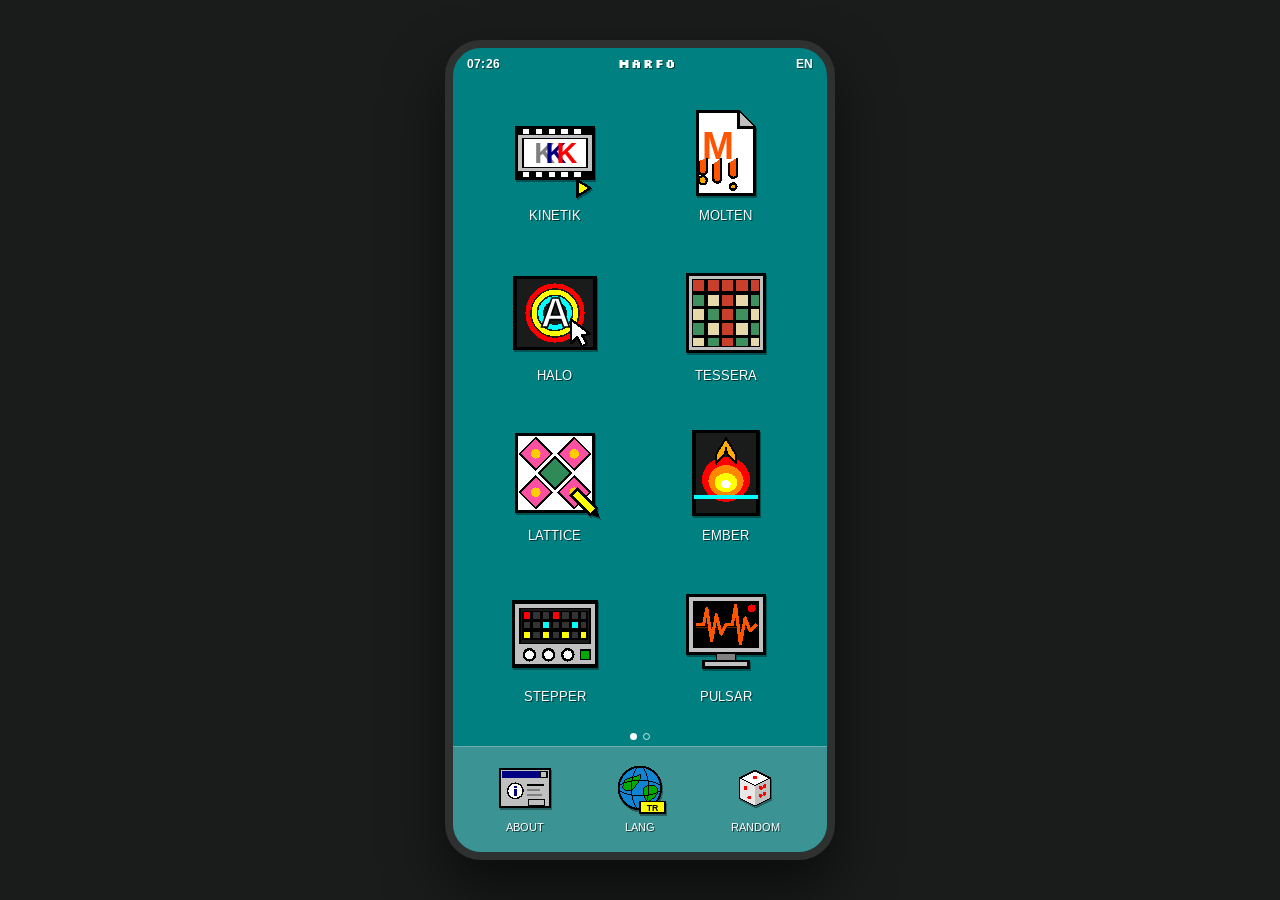
==== commit ab14af2a: "Enlarge hub icons into a 2x4 grid that fills the screen Co-Authored-By: Claude Opus 5 <noreply@anthr" ====
--- a/index.html
+++ b/index.html
@@ -83,11 +83,11 @@
 .grid{
   flex:1;
   display:grid;
-  grid-template-columns:repeat(4,1fr);
-  grid-auto-rows:max-content;
-  gap:12px 8px;
-  padding:14px 14px 8px;
-  align-content:start;
+  grid-template-columns:repeat(2,1fr);
+  grid-template-rows:repeat(4,1fr);
+  gap:8px 16px;
+  padding:12px 24px 6px;
+  align-items:center;justify-items:center;
 }
 .icon{
   display:flex;flex-direction:column;align-items:center;
@@ -95,13 +95,13 @@
   -webkit-tap-highlight-color:transparent;
 }
 .icon svg{
-  width:58px;height:58px;display:block;
+  width:96px;height:96px;display:block;
   shape-rendering:crispEdges;
   filter:drop-shadow(1px 2px 0 rgba(0,0,0,.35));
 }
 .icon .lbl{
-  margin-top:3px;
-  color:#fff;font-size:11px;line-height:14px;
+  margin-top:6px;
+  color:#fff;font-size:13px;line-height:16px;
   padding:0 3px;
   text-shadow:1px 1px 0 rgba(0,0,0,.6);
   white-space:nowrap;max-width:100%;overflow:hidden;text-overflow:ellipsis;
@@ -122,6 +122,8 @@
   display:flex;justify-content:space-around;align-items:flex-start;
 }
 .dock .icon{width:80px}
+.dock .icon svg{width:58px;height:58px}
+.dock .icon .lbl{font-size:11px;line-height:14px;margin-top:3px}
 
 /* ---------- WINDOW (ABOUT) ---------- */
 .win-backdrop{
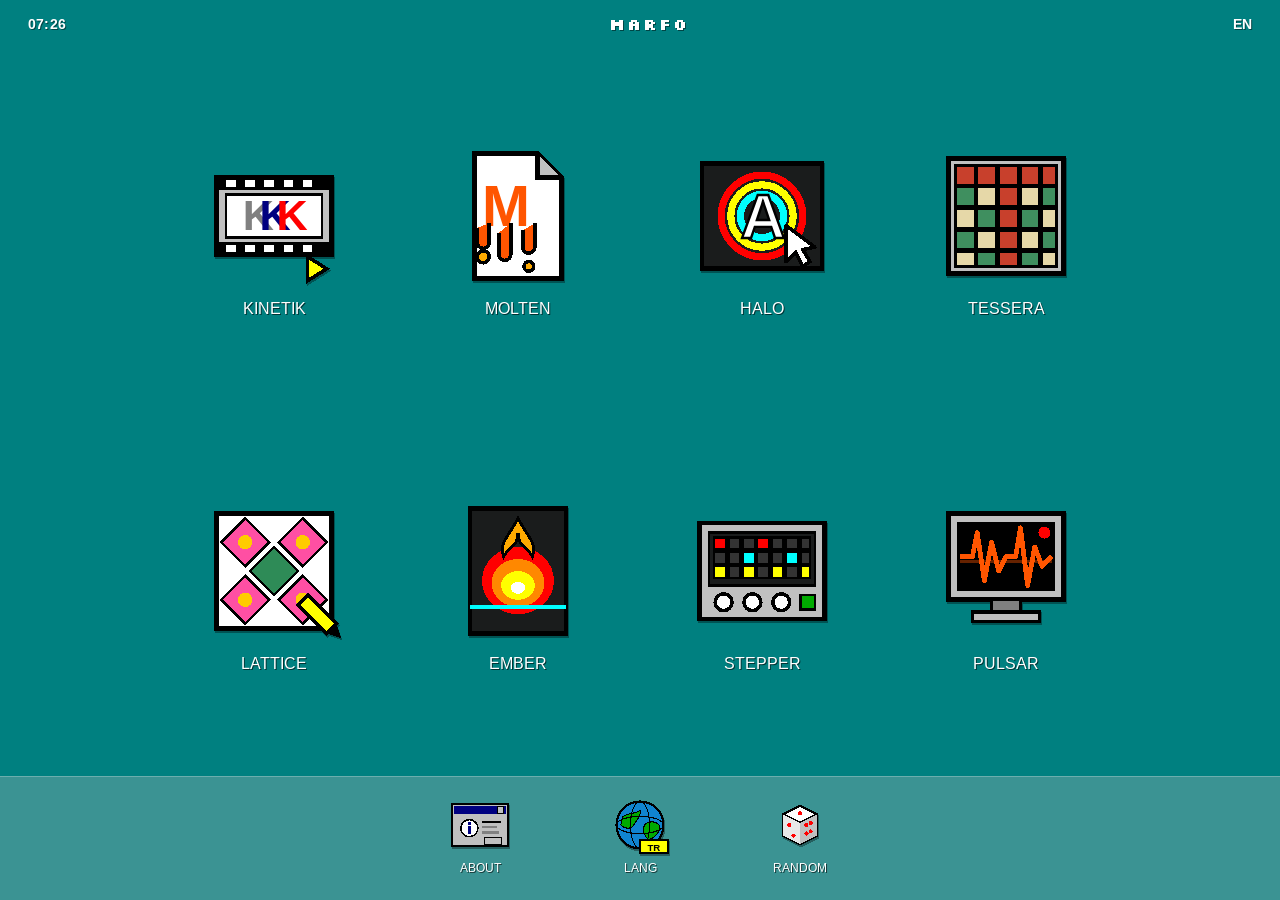
==== commit b0ae9f1a: "Add frameless desktop layout with a large 4x2 icon grid Co-Authored-By: Claude Opus 5 <noreply@anthr" ====
--- a/index.html
+++ b/index.html
@@ -185,6 +185,33 @@
 .statusbar span{
   flex:1;padding:1px 4px;
   border:1px solid;border-color:var(--shadow) var(--light) var(--light) var(--shadow);
+}
+
+/* ---------- DESKTOP: frameless, big 4x2 grid ---------- */
+@media (min-width:900px){
+  body{padding:0;align-items:stretch;min-height:100vh}
+  .phone{
+    max-width:none;height:100vh;max-height:none;
+    border:0;border-radius:0;box-shadow:none;
+  }
+  .status{padding:14px 28px 6px;font-size:14px}
+  .status .brand{font-size:16px;letter-spacing:2px}
+  .grid{
+    grid-template-columns:repeat(4,minmax(0,1fr));
+    grid-template-rows:repeat(2,1fr);
+    gap:24px 32px;
+    width:100%;max-width:1040px;margin:0 auto;
+    padding:24px 48px;
+  }
+  .icon svg{width:144px;height:144px}
+  .icon .lbl{font-size:16px;line-height:20px;margin-top:10px}
+  .dots{display:none}
+  .dock{padding:14px 28px 22px;justify-content:center;gap:64px}
+  .dock .icon{width:96px}
+  .dock .icon svg{width:64px;height:64px}
+  .dock .icon .lbl{font-size:12px;line-height:16px}
+  .win{max-width:440px}
+  .win-body .field{max-height:60vh}
 }
 
 @media (prefers-reduced-motion:no-preference){
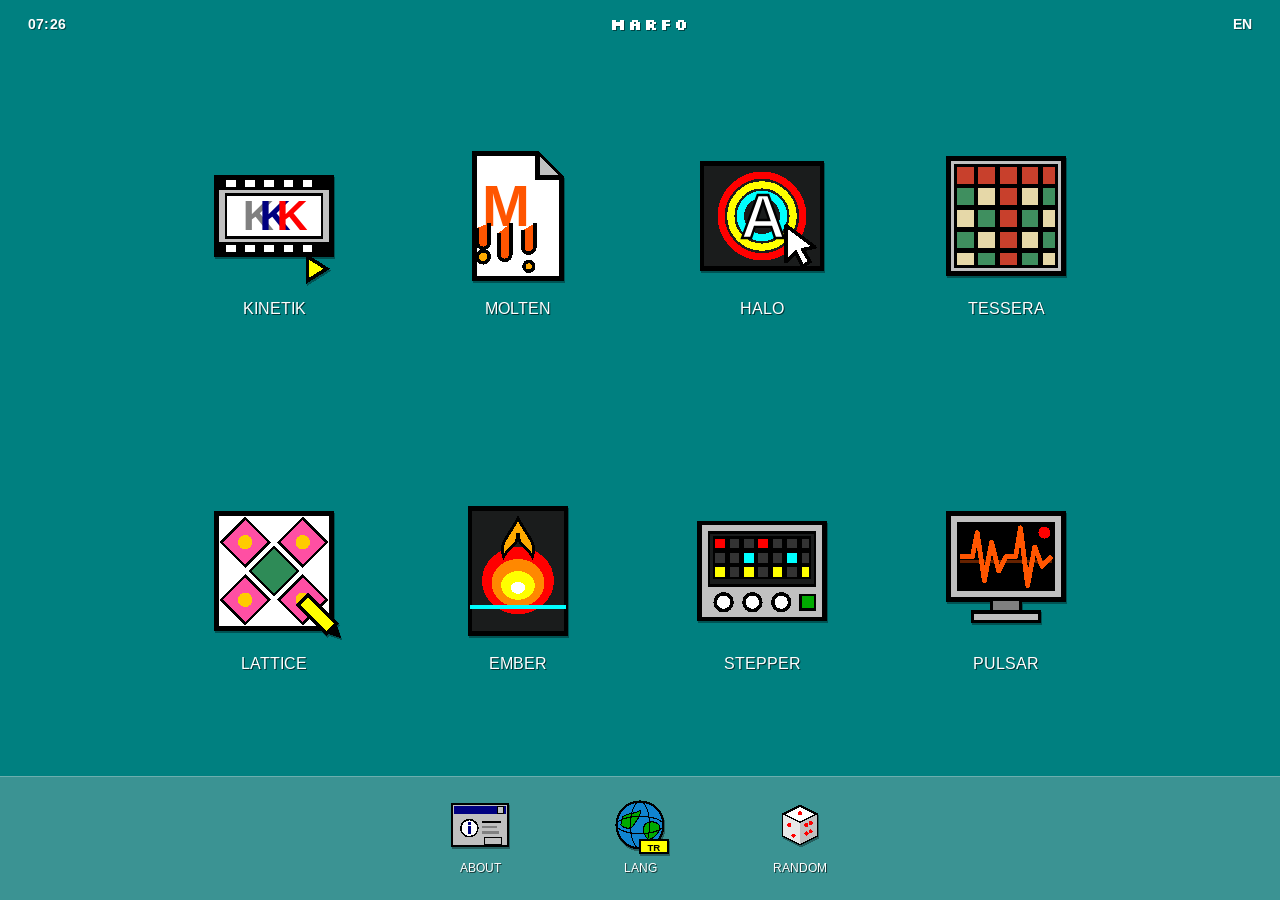
==== commit 748e7c3f: "Hub: share image, 404 page, keyboard grid navigation, focus trap, README rewrite - og.png (1200x630)" ====
--- a/index.html
+++ b/index.html
@@ -10,7 +10,13 @@
 <meta property="og:title" content="MARFO"/>
 <meta property="og:description" content="Eight browser based tools for type, pattern, poster and sound work. Nothing to install."/>
 <meta property="og:type" content="website"/>
-<meta name="twitter:card" content="summary"/>
+<meta property="og:url" content="https://xkudcobi.github.io/marfo/"/>
+<meta property="og:image" content="https://xkudcobi.github.io/marfo/og.png"/>
+<meta property="og:image:width" content="1200"/>
+<meta property="og:image:height" content="630"/>
+<meta name="twitter:card" content="summary_large_image"/>
+<meta name="twitter:image" content="https://xkudcobi.github.io/marfo/og.png"/>
+<link rel="canonical" href="https://xkudcobi.github.io/marfo/"/>
 <link rel="icon" href="logo.svg" type="image/svg+xml"/>
 <link rel="apple-touch-icon" href="logo.svg"/>
 <link rel="preconnect" href="https://fonts.googleapis.com"/>
@@ -54,7 +60,7 @@
 .phone{
   position:relative;
   width:100%;max-width:390px;
-  height:100dvh;
+  height:100vh;height:100dvh;
   background:var(--desk);
   display:flex;flex-direction:column;
   overflow:hidden;
@@ -78,6 +84,8 @@
 }
 .status .brand{font-family:var(--px);font-size:12px;letter-spacing:1px}
 .status .clock{font-variant-numeric:tabular-nums}
+.status .lang{font-weight:700;text-shadow:inherit;padding:2px 4px;margin:-2px -4px}
+.status .lang:focus-visible{outline:1px dotted #fff;outline-offset:-1px}
 
 /* ---------- ICON GRID ---------- */
 .grid{
@@ -228,7 +236,7 @@
   <div class="status">
     <span class="clock" id="clock">00:00</span>
     <span class="brand">MARFO</span>
-    <span class="lang" id="langNow">EN</span>
+    <button class="lang" id="langNow" type="button" aria-label="Language">EN</button>
   </div>
 
   <!-- ============ ICONS ============ -->
@@ -458,7 +466,7 @@
         <div class="win-foot">
           <button class="btn default" type="button" id="aboutOk">OK</button>
         </div>
-        <div class="statusbar"><span>MARFO v1.0</span><span data-tr="8 araç">8 tools</span></div>
+        <div class="statusbar"><span>MARFO v1.1</span><span data-tr="8 araç">8 tools</span></div>
       </div>
     </div>
   </div>
@@ -485,13 +493,17 @@
     document.documentElement.lang=l;
     document.getElementById('langNow').textContent=l.toUpperCase();
     document.getElementById('langChip').textContent=(l==='en'?'TR':'EN');
+    document.getElementById('aboutX').setAttribute('aria-label',l==='tr'?'Kapat':'Close');
+    document.getElementById('langNow').setAttribute('aria-label',l==='tr'?'Dil: Türkçe. İngilizceye geç':'Language: English. Switch to Turkish');
     try{localStorage.setItem('marfo-lang',l);}catch(e){}
   }
   var saved=null;
   try{saved=localStorage.getItem('marfo-lang');}catch(e){}
   if(!saved && /^tr/i.test(navigator.language||'')) saved='tr';
   apply(saved==='tr'?'tr':'en');
-  document.getElementById('langBtn').addEventListener('click',function(){apply(lang==='en'?'tr':'en');});
+  function toggleLang(){apply(lang==='en'?'tr':'en');}
+  document.getElementById('langBtn').addEventListener('click',toggleLang);
+  document.getElementById('langNow').addEventListener('click',toggleLang);
 
   /* ---------- about window ---------- */
   var about=document.getElementById('about');
@@ -501,14 +513,43 @@
   document.getElementById('aboutOk').addEventListener('click',closeAbout);
   document.getElementById('aboutX').addEventListener('click',closeAbout);
   about.addEventListener('click',function(e){if(e.target===about)closeAbout();});
-  document.addEventListener('keydown',function(e){if(e.key==='Escape'&&!about.hidden)closeAbout();});
+  document.addEventListener('keydown',function(e){
+    if(about.hidden)return;
+    if(e.key==='Escape'){closeAbout();return;}
+    if(e.key==='Tab'){
+      var f=[document.getElementById('aboutX'),document.getElementById('aboutOk')];
+      var i=f.indexOf(document.activeElement);
+      e.preventDefault();
+      f[i<0?1:1-i].focus();
+    }
+  });
 
   /* ---------- random tool ---------- */
   var tools=Array.prototype.slice.call(document.querySelectorAll('#grid .icon'));
   document.getElementById('randomBtn').addEventListener('click',function(){
     var pick=tools[Math.floor(Math.random()*tools.length)];
+    tools.forEach(function(t){t.classList.remove('is-on');});
     pick.classList.add('is-on');
-    setTimeout(function(){pick.classList.remove('is-on');window.open(pick.href,'_blank','noopener');},180);
+    window.open(pick.href,'_blank','noopener');
+    setTimeout(function(){pick.classList.remove('is-on');},400);
+  });
+
+  /* ---------- arrow keys walk the grid ---------- */
+  var grid=document.getElementById('grid');
+  grid.addEventListener('keydown',function(e){
+    var i=tools.indexOf(document.activeElement);
+    if(i<0)return;
+    var cols=getComputedStyle(grid).gridTemplateColumns.split(' ').length;
+    var j=i;
+    if(e.key==='ArrowRight')j=i+1;
+    else if(e.key==='ArrowLeft')j=i-1;
+    else if(e.key==='ArrowDown')j=i+cols;
+    else if(e.key==='ArrowUp')j=i-cols;
+    else if(e.key==='Home')j=0;
+    else if(e.key==='End')j=tools.length-1;
+    else return;
+    e.preventDefault();
+    if(j>=0&&j<tools.length)tools[j].focus();
   });
 
   /* ---------- win95 select-on-tap ---------- */
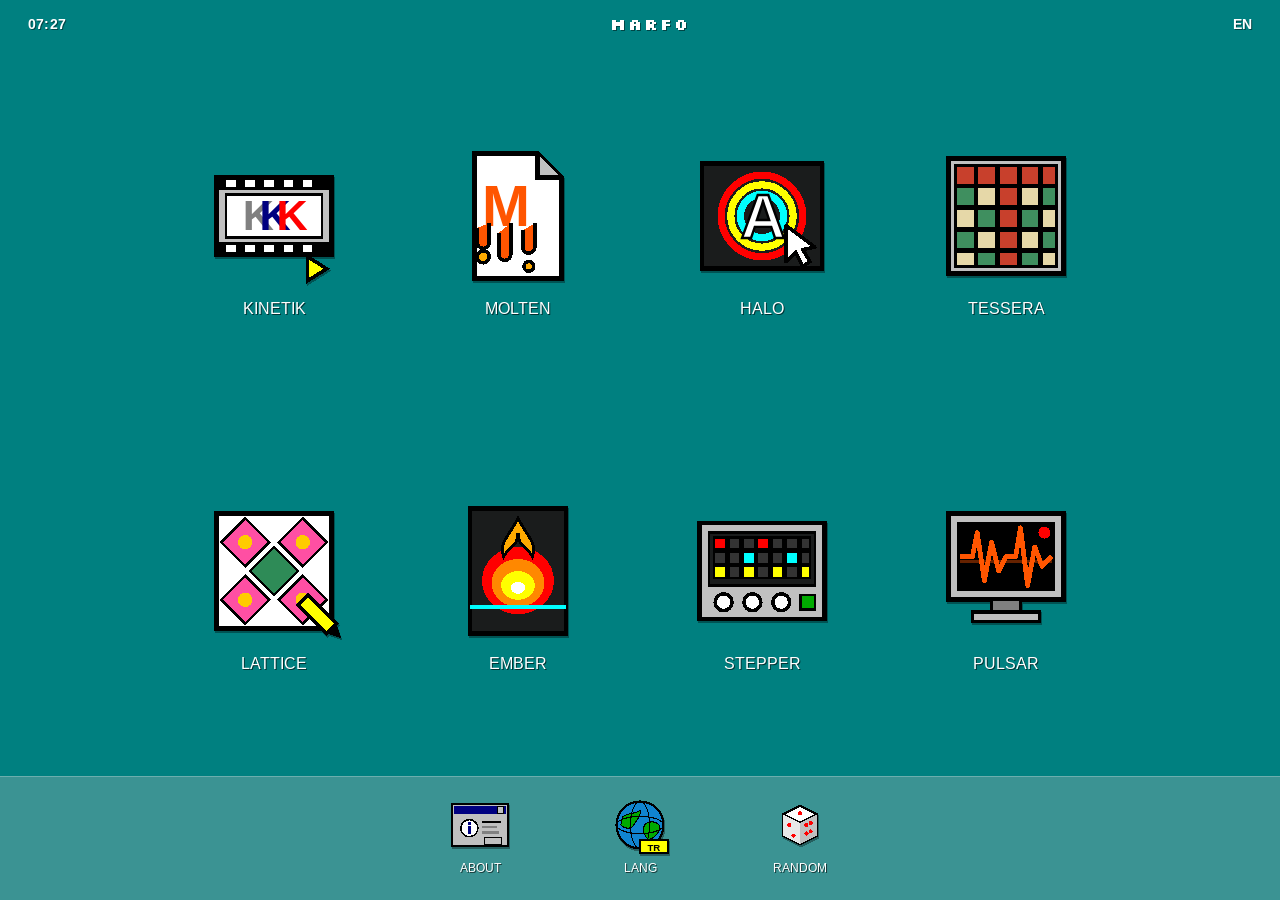
==== commit 96d9b161: "Make the hub installable: web manifest and PNG home screen icons iOS ignores an SVG apple-touch-icon" ====
--- a/index.html
+++ b/index.html
@@ -18,7 +18,8 @@
 <meta name="twitter:image" content="https://xkudcobi.github.io/marfo/og.png"/>
 <link rel="canonical" href="https://xkudcobi.github.io/marfo/"/>
 <link rel="icon" href="logo.svg" type="image/svg+xml"/>
-<link rel="apple-touch-icon" href="logo.svg"/>
+<link rel="apple-touch-icon" href="apple-touch-icon.png"/>
+<link rel="manifest" href="site.webmanifest"/>
 <link rel="preconnect" href="https://fonts.googleapis.com"/>
 <link rel="preconnect" href="https://fonts.gstatic.com" crossorigin/>
 <link href="https://fonts.googleapis.com/css2?family=Arimo:wght@400;700&amp;family=Silkscreen&amp;display=swap" rel="stylesheet"/>
